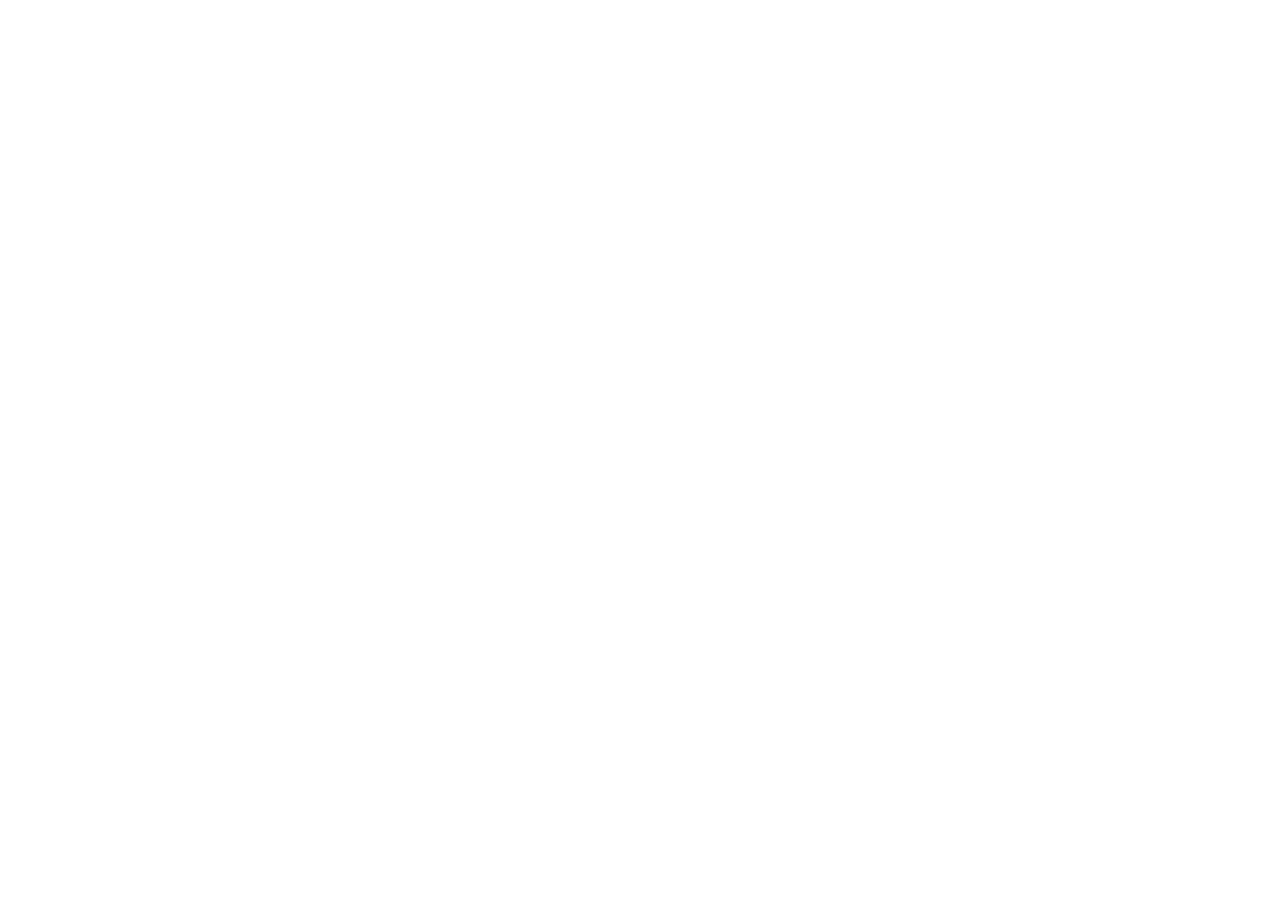
==== home/index.html @ 4fc05b0c "init project" ====
<!DOCTYPE html>
<html lang="en">

<head>
    <meta charset="UTF-8">
    <meta http-equiv="X-UA-Compatible" content="IE=edge">
    <meta name="viewport" content="width=device-width, initial-scale=1.0">
    <title>Document</title>
</head>

<body>

</body>

</html>
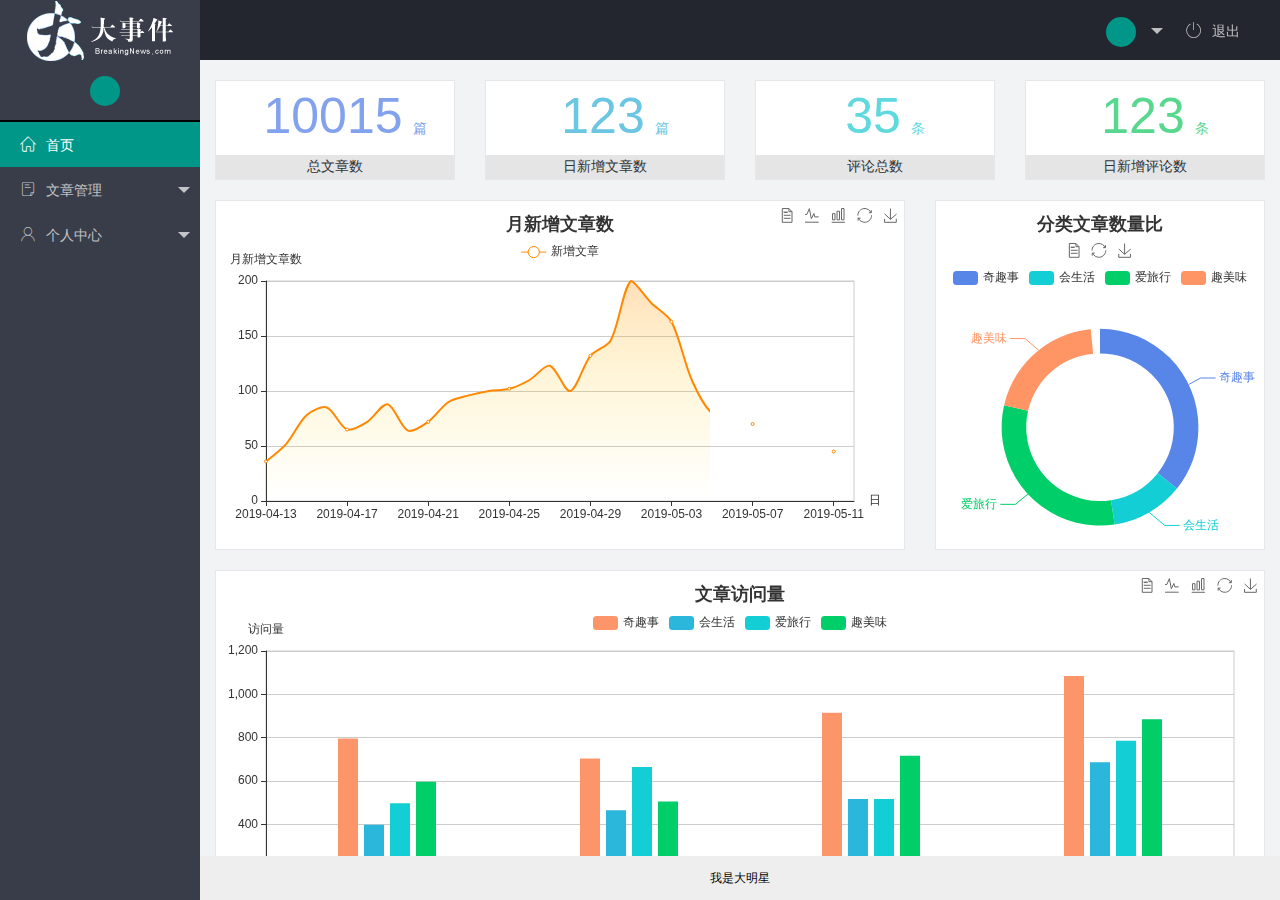
==== commit dbf2b762: "首页完成" ====
--- a/home/index.html
+++ b/home/index.html
@@ -1,15 +1,87 @@
 <!DOCTYPE html>
-<html lang="en">
+<html>
 
 <head>
-    <meta charset="UTF-8">
-    <meta http-equiv="X-UA-Compatible" content="IE=edge">
-    <meta name="viewport" content="width=device-width, initial-scale=1.0">
-    <title>Document</title>
+    <meta charset="utf-8">
+    <meta name="viewport" content="width=device-width, initial-scale=1, maximum-scale=1">
+    <title>layout 管理系统大布局 - Layui</title>
+    <link rel="stylesheet" href="../assets/lib/layui/css/layui.css">
+    <link rel="stylesheet" href="../assets/css/index.css">
+    <link rel="stylesheet" href="../assets/fonts/iconfont.css">
+    <script src="../assets/lib/jquery.js"></script>
+    <script src="../assets/js/login.js"></script>
+    <script src="../assets/js/index.js"></script>
 </head>
 
 <body>
+    <div class="layui-layout layui-layout-admin">
+        <div class="layui-header">
+            <div class="layui-logo layui-hide-xs layui-bg-black"><img class="logo" src="../assets/images/logo.png" alt=""></div>
+            <!-- 头部区域（可配合layui 已有的水平导航） -->
 
+            <ul class="layui-nav layui-layout-right">
+                <li class="layui-nav-item layui-hide layui-show-md-inline-block">
+                    <a href="javascript:;">
+                        <img src="" class="layui-nav-img avatar hide">
+                        <span class="textavatar hide"></span><span class="name hide">tester</span>
+
+                    </a>
+                    <dl class="layui-nav-child">
+                        <dd><a href="">Your Profile</a></dd>
+                        <dd><a href="">Settings</a></dd>
+                        <dd><a href="">Sign out</a></dd>
+                    </dl>
+                </li>
+                <li class="layui-nav-item" lay-header-event="menuRight" lay-unselect>
+                    <a href="javascript:;" id="quit">
+                        <span class="iconfont icon-tuichu"></span>退出
+                    </a>
+                </li>
+            </ul>
+        </div>
+
+        <div class="layui-side layui-bg-black">
+            <div class="layui-side-scroll">
+                <!-- 左侧导航区域（可配合layui已有的垂直导航） -->
+                <div class="user">
+                    <img src="" class="layui-nav-img avatar hide">
+                    <span class="textavatar hide"></span>
+                    <span id="welcome" class="hide">欢迎tester</span>
+                </div>
+                <ul class="layui-nav layui-nav-tree" lay-filter="test" lay-shrink="all">
+                    <li class="layui-nav-item layui-this"><a href="dashboard.html" target="shouye"><span class="iconfont icon-home"></span>首页</a></li>
+                    <li class="layui-nav-item">
+                        <a class="" href="javascript:;"><span class="iconfont icon-16"></span>文章管理</a>
+                        <dl class="layui-nav-child">
+                            <dd><a href="javascript:;"><i class="layui-icon layui-icon-app"></i>文章类别</a></dd>
+                            <dd><a href="javascript:;"><i class="layui-icon layui-icon-app"></i>文章列表</a></dd>
+                            <dd><a href="javascript:;"><i class="layui-icon layui-icon-app"></i>发布文章</a></dd>
+                        </dl>
+                    </li>
+                    <li class="layui-nav-item">
+                        <a href="javascript:;"><span class="iconfont icon-user"></span class="iconfont iconuser">个人中心</a>
+                        <dl class="layui-nav-child">
+                            <dd><a href="javascript:;"><i class="layui-icon layui-icon-app"></i>基本资料</a></dd>
+                            <dd><a href="javascript:;"><i class="layui-icon layui-icon-app"></i>更换头像</a></dd>
+                            <dd><a href="javascript:;"><i class="layui-icon layui-icon-app"></i>重置密码</a></dd>
+
+                        </dl>
+                    </li>
+                </ul>
+            </div>
+        </div>
+
+        <div class="layui-body">
+            <iframe name="shouye" src="dashboard.html" frameborder="0"></iframe>
+        </div>
+
+        <div class="layui-footer">
+            <!-- 底部固定区域 -->
+            我是大明星
+        </div>
+    </div>
+    <div class="mod"></div>
+    <script src="../assets/lib/layui/layui.all.js"></script>
 </body>
 
 </html>--- a/assets/lib/layui/css/layui.css
+++ b/assets/lib/layui/css/layui.css
@@ -0,0 +1,2 @@
+/** layui-v2.5.5 MIT License By https://www.layui.com */
+ .layui-inline,img{display:inline-block;vertical-align:middle}h1,h2,h3,h4,h5,h6{font-weight:400}.layui-edge,.layui-header,.layui-inline,.layui-main{position:relative}.layui-body,.layui-edge,.layui-elip{overflow:hidden}.layui-btn,.layui-edge,.layui-inline,img{vertical-align:middle}.layui-btn,.layui-disabled,.layui-icon,.layui-unselect{-moz-user-select:none;-webkit-user-select:none;-ms-user-select:none}.layui-elip,.layui-form-checkbox span,.layui-form-pane .layui-form-label{text-overflow:ellipsis;white-space:nowrap}.layui-breadcrumb,.layui-tree-btnGroup{visibility:hidden}blockquote,body,button,dd,div,dl,dt,form,h1,h2,h3,h4,h5,h6,input,li,ol,p,pre,td,textarea,th,ul{margin:0;padding:0;-webkit-tap-highlight-color:rgba(0,0,0,0)}a:active,a:hover{outline:0}img{border:none}li{list-style:none}table{border-collapse:collapse;border-spacing:0}h4,h5,h6{font-size:100%}button,input,optgroup,option,select,textarea{font-family:inherit;font-size:inherit;font-style:inherit;font-weight:inherit;outline:0}pre{white-space:pre-wrap;white-space:-moz-pre-wrap;white-space:-pre-wrap;white-space:-o-pre-wrap;word-wrap:break-word}body{line-height:24px;font:14px Helvetica Neue,Helvetica,PingFang SC,Tahoma,Arial,sans-serif}hr{height:1px;margin:10px 0;border:0;clear:both}a{color:#333;text-decoration:none}a:hover{color:#777}a cite{font-style:normal;*cursor:pointer}.layui-border-box,.layui-border-box *{box-sizing:border-box}.layui-box,.layui-box *{box-sizing:content-box}.layui-clear{clear:both;*zoom:1}.layui-clear:after{content:'\20';clear:both;*zoom:1;display:block;height:0}.layui-inline{*display:inline;*zoom:1}.layui-edge{display:inline-block;width:0;height:0;border-width:6px;border-style:dashed;border-color:transparent}.layui-edge-top{top:-4px;border-bottom-color:#999;border-bottom-style:solid}.layui-edge-right{border-left-color:#999;border-left-style:solid}.layui-edge-bottom{top:2px;border-top-color:#999;border-top-style:solid}.layui-edge-left{border-right-color:#999;border-right-style:solid}.layui-disabled,.layui-disabled:hover{color:#d2d2d2!important;cursor:not-allowed!important}.layui-circle{border-radius:100%}.layui-show{display:block!important}.layui-hide{display:none!important}@font-face{font-family:layui-icon;src:url(../font/iconfont.eot?v=250);src:url(../font/iconfont.eot?v=250#iefix) format('embedded-opentype'),url(../font/iconfont.woff2?v=250) format('woff2'),url(../font/iconfont.woff?v=250) format('woff'),url(../font/iconfont.ttf?v=250) format('truetype'),url(../font/iconfont.svg?v=250#layui-icon) format('svg')}.layui-icon{font-family:layui-icon!important;font-size:16px;font-style:normal;-webkit-font-smoothing:antialiased;-moz-osx-font-smoothing:grayscale}.layui-icon-reply-fill:before{content:"\e611"}.layui-icon-set-fill:before{content:"\e614"}.layui-icon-menu-fill:before{content:"\e60f"}.layui-icon-search:before{content:"\e615"}.layui-icon-share:before{content:"\e641"}.layui-icon-set-sm:before{content:"\e620"}.layui-icon-engine:before{content:"\e628"}.layui-icon-close:before{content:"\1006"}.layui-icon-close-fill:before{content:"\1007"}.layui-icon-chart-screen:before{content:"\e629"}.layui-icon-star:before{content:"\e600"}.layui-icon-circle-dot:before{content:"\e617"}.layui-icon-chat:before{content:"\e606"}.layui-icon-release:before{content:"\e609"}.layui-icon-list:before{content:"\e60a"}.layui-icon-chart:before{content:"\e62c"}.layui-icon-ok-circle:before{content:"\1005"}.layui-icon-layim-theme:before{content:"\e61b"}.layui-icon-table:before{content:"\e62d"}.layui-icon-right:before{content:"\e602"}.layui-icon-left:before{content:"\e603"}.layui-icon-cart-simple:before{content:"\e698"}.layui-icon-face-cry:before{content:"\e69c"}.layui-icon-face-smile:before{content:"\e6af"}.layui-icon-survey:before{content:"\e6b2"}.layui-icon-tree:before{content:"\e62e"}.layui-icon-upload-circle:before{content:"\e62f"}.layui-icon-add-circle:before{content:"\e61f"}.layui-icon-download-circle:before{content:"\e601"}.layui-icon-templeate-1:before{content:"\e630"}.layui-icon-util:before{content:"\e631"}.layui-icon-face-surprised:before{content:"\e664"}.layui-icon-edit:before{content:"\e642"}.layui-icon-speaker:before{content:"\e645"}.layui-icon-down:before{content:"\e61a"}.layui-icon-file:before{content:"\e621"}.layui-icon-layouts:before{content:"\e632"}.layui-icon-rate-half:before{content:"\e6c9"}.layui-icon-add-circle-fine:before{content:"\e608"}.layui-icon-prev-circle:before{content:"\e633"}.layui-icon-read:before{content:"\e705"}.layui-icon-404:before{content:"\e61c"}.layui-icon-carousel:before{content:"\e634"}.layui-icon-help:before{content:"\e607"}.layui-icon-code-circle:before{content:"\e635"}.layui-icon-water:before{content:"\e636"}.layui-icon-username:before{content:"\e66f"}.layui-icon-find-fill:before{content:"\e670"}.layui-icon-about:before{content:"\e60b"}.layui-icon-location:before{content:"\e715"}.layui-icon-up:before{content:"\e619"}.layui-icon-pause:before{content:"\e651"}.layui-icon-date:before{content:"\e637"}.layui-icon-layim-uploadfile:before{content:"\e61d"}.layui-icon-delete:before{content:"\e640"}.layui-icon-play:before{content:"\e652"}.layui-icon-top:before{content:"\e604"}.layui-icon-friends:before{content:"\e612"}.layui-icon-refresh-3:before{content:"\e9aa"}.layui-icon-ok:before{content:"\e605"}.layui-icon-layer:before{content:"\e638"}.layui-icon-face-smile-fine:before{content:"\e60c"}.layui-icon-dollar:before{content:"\e659"}.layui-icon-group:before{content:"\e613"}.layui-icon-layim-download:before{content:"\e61e"}.layui-icon-picture-fine:before{content:"\e60d"}.layui-icon-link:before{content:"\e64c"}.layui-icon-diamond:before{content:"\e735"}.layui-icon-log:before{content:"\e60e"}.layui-icon-rate-solid:before{content:"\e67a"}.layui-icon-fonts-del:before{content:"\e64f"}.layui-icon-unlink:before{content:"\e64d"}.layui-icon-fonts-clear:before{content:"\e639"}.layui-icon-triangle-r:before{content:"\e623"}.layui-icon-circle:before{content:"\e63f"}.layui-icon-radio:before{content:"\e643"}.layui-icon-align-center:before{content:"\e647"}.layui-icon-align-right:before{content:"\e648"}.layui-icon-align-left:before{content:"\e649"}.layui-icon-loading-1:before{content:"\e63e"}.layui-icon-return:before{content:"\e65c"}.layui-icon-fonts-strong:before{content:"\e62b"}.layui-icon-upload:before{content:"\e67c"}.layui-icon-dialogue:before{content:"\e63a"}.layui-icon-video:before{content:"\e6ed"}.layui-icon-headset:before{content:"\e6fc"}.layui-icon-cellphone-fine:before{content:"\e63b"}.layui-icon-add-1:before{content:"\e654"}.layui-icon-face-smile-b:before{content:"\e650"}.layui-icon-fonts-html:before{content:"\e64b"}.layui-icon-form:before{content:"\e63c"}.layui-icon-cart:before{content:"\e657"}.layui-icon-camera-fill:before{content:"\e65d"}.layui-icon-tabs:before{content:"\e62a"}.layui-icon-fonts-code:before{content:"\e64e"}.layui-icon-fire:before{content:"\e756"}.layui-icon-set:before{content:"\e716"}.layui-icon-fonts-u:before{content:"\e646"}.layui-icon-triangle-d:before{content:"\e625"}.layui-icon-tips:before{content:"\e702"}.layui-icon-picture:before{content:"\e64a"}.layui-icon-more-vertical:before{content:"\e671"}.layui-icon-flag:before{content:"\e66c"}.layui-icon-loading:before{content:"\e63d"}.layui-icon-fonts-i:before{content:"\e644"}.layui-icon-refresh-1:before{content:"\e666"}.layui-icon-rmb:before{content:"\e65e"}.layui-icon-home:before{content:"\e68e"}.layui-icon-user:before{content:"\e770"}.layui-icon-notice:before{content:"\e667"}.layui-icon-login-weibo:before{content:"\e675"}.layui-icon-voice:before{content:"\e688"}.layui-icon-upload-drag:before{content:"\e681"}.layui-icon-login-qq:before{content:"\e676"}.layui-icon-snowflake:before{content:"\e6b1"}.layui-icon-file-b:before{content:"\e655"}.layui-icon-template:before{content:"\e663"}.layui-icon-auz:before{content:"\e672"}.layui-icon-console:before{content:"\e665"}.layui-icon-app:before{content:"\e653"}.layui-icon-prev:before{content:"\e65a"}.layui-icon-website:before{content:"\e7ae"}.layui-icon-next:before{content:"\e65b"}.layui-icon-component:before{content:"\e857"}.layui-icon-more:before{content:"\e65f"}.layui-icon-login-wechat:before{content:"\e677"}.layui-icon-shrink-right:before{content:"\e668"}.layui-icon-spread-left:before{content:"\e66b"}.layui-icon-camera:before{content:"\e660"}.layui-icon-note:before{content:"\e66e"}.layui-icon-refresh:before{content:"\e669"}.layui-icon-female:before{content:"\e661"}.layui-icon-male:before{content:"\e662"}.layui-icon-password:before{content:"\e673"}.layui-icon-senior:before{content:"\e674"}.layui-icon-theme:before{content:"\e66a"}.layui-icon-tread:before{content:"\e6c5"}.layui-icon-praise:before{content:"\e6c6"}.layui-icon-star-fill:before{content:"\e658"}.layui-icon-rate:before{content:"\e67b"}.layui-icon-template-1:before{content:"\e656"}.layui-icon-vercode:before{content:"\e679"}.layui-icon-cellphone:before{content:"\e678"}.layui-icon-screen-full:before{content:"\e622"}.layui-icon-screen-restore:before{content:"\e758"}.layui-icon-cols:before{content:"\e610"}.layui-icon-export:before{content:"\e67d"}.layui-icon-print:before{content:"\e66d"}.layui-icon-slider:before{content:"\e714"}.layui-icon-addition:before{content:"\e624"}.layui-icon-subtraction:before{content:"\e67e"}.layui-icon-service:before{content:"\e626"}.layui-icon-transfer:before{content:"\e691"}.layui-main{width:1140px;margin:0 auto}.layui-header{z-index:1000;height:60px}.layui-header a:hover{transition:all .5s;-webkit-transition:all .5s}.layui-side{position:fixed;left:0;top:0;bottom:0;z-index:999;width:200px;overflow-x:hidden}.layui-side-scroll{position:relative;width:220px;height:100%;overflow-x:hidden}.layui-body{position:absolute;left:200px;right:0;top:0;bottom:0;z-index:998;width:auto;overflow-y:auto;box-sizing:border-box}.layui-layout-body{overflow:hidden}.layui-layout-admin .layui-header{background-color:#23262E}.layui-layout-admin .layui-side{top:60px;width:200px;overflow-x:hidden}.layui-layout-admin .layui-body{position:fixed;top:60px;bottom:44px}.layui-layout-admin .layui-main{width:auto;margin:0 15px}.layui-layout-admin .layui-footer{position:fixed;left:200px;right:0;bottom:0;height:44px;line-height:44px;padding:0 15px;background-color:#eee}.layui-layout-admin .layui-logo{position:absolute;left:0;top:0;width:200px;height:100%;line-height:60px;text-align:center;color:#009688;font-size:16px}.layui-layout-admin .layui-header .layui-nav{background:0 0}.layui-layout-left{position:absolute!important;left:200px;top:0}.layui-layout-right{position:absolute!important;right:0;top:0}.layui-container{position:relative;margin:0 auto;padding:0 15px;box-sizing:border-box}.layui-fluid{position:relative;margin:0 auto;padding:0 15px}.layui-row:after,.layui-row:before{content:'';display:block;clear:both}.layui-col-lg1,.layui-col-lg10,.layui-col-lg11,.layui-col-lg12,.layui-col-lg2,.layui-col-lg3,.layui-col-lg4,.layui-col-lg5,.layui-col-lg6,.layui-col-lg7,.layui-col-lg8,.layui-col-lg9,.layui-col-md1,.layui-col-md10,.layui-col-md11,.layui-col-md12,.layui-col-md2,.layui-col-md3,.layui-col-md4,.layui-col-md5,.layui-col-md6,.layui-col-md7,.layui-col-md8,.layui-col-md9,.layui-col-sm1,.layui-col-sm10,.layui-col-sm11,.layui-col-sm12,.layui-col-sm2,.layui-col-sm3,.layui-col-sm4,.layui-col-sm5,.layui-col-sm6,.layui-col-sm7,.layui-col-sm8,.layui-col-sm9,.layui-col-xs1,.layui-col-xs10,.layui-col-xs11,.layui-col-xs12,.layui-col-xs2,.layui-col-xs3,.layui-col-xs4,.layui-col-xs5,.layui-col-xs6,.layui-col-xs7,.layui-col-xs8,.layui-col-xs9{position:relative;display:block;box-sizing:border-box}.layui-col-xs1,.layui-col-xs10,.layui-col-xs11,.layui-col-xs12,.layui-col-xs2,.layui-col-xs3,.layui-col-xs4,.layui-col-xs5,.layui-col-xs6,.layui-col-xs7,.layui-col-xs8,.layui-col-xs9{float:left}.layui-col-xs1{width:8.33333333%}.layui-col-xs2{width:16.66666667%}.layui-col-xs3{width:25%}.layui-col-xs4{width:33.33333333%}.layui-col-xs5{width:41.66666667%}.layui-col-xs6{width:50%}.layui-col-xs7{width:58.33333333%}.layui-col-xs8{width:66.66666667%}.layui-col-xs9{width:75%}.layui-col-xs10{width:83.33333333%}.layui-col-xs11{width:91.66666667%}.layui-col-xs12{width:100%}.layui-col-xs-offset1{margin-left:8.33333333%}.layui-col-xs-offset2{margin-left:16.66666667%}.layui-col-xs-offset3{margin-left:25%}.layui-col-xs-offset4{margin-left:33.33333333%}.layui-col-xs-offset5{margin-left:41.66666667%}.layui-col-xs-offset6{margin-left:50%}.layui-col-xs-offset7{margin-left:58.33333333%}.layui-col-xs-offset8{margin-left:66.66666667%}.layui-col-xs-offset9{margin-left:75%}.layui-col-xs-offset10{margin-left:83.33333333%}.layui-col-xs-offset11{margin-left:91.66666667%}.layui-col-xs-offset12{margin-left:100%}@media screen and (max-width:768px){.layui-hide-xs{display:none!important}.layui-show-xs-block{display:block!important}.layui-show-xs-inline{display:inline!important}.layui-show-xs-inline-block{display:inline-block!important}}@media screen and (min-width:768px){.layui-container{width:750px}.layui-hide-sm{display:none!important}.layui-show-sm-block{display:block!important}.layui-show-sm-inline{display:inline!important}.layui-show-sm-inline-block{display:inline-block!important}.layui-col-sm1,.layui-col-sm10,.layui-col-sm11,.layui-col-sm12,.layui-col-sm2,.layui-col-sm3,.layui-col-sm4,.layui-col-sm5,.layui-col-sm6,.layui-col-sm7,.layui-col-sm8,.layui-col-sm9{float:left}.layui-col-sm1{width:8.33333333%}.layui-col-sm2{width:16.66666667%}.layui-col-sm3{width:25%}.layui-col-sm4{width:33.33333333%}.layui-col-sm5{width:41.66666667%}.layui-col-sm6{width:50%}.layui-col-sm7{width:58.33333333%}.layui-col-sm8{width:66.66666667%}.layui-col-sm9{width:75%}.layui-col-sm10{width:83.33333333%}.layui-col-sm11{width:91.66666667%}.layui-col-sm12{width:100%}.layui-col-sm-offset1{margin-left:8.33333333%}.layui-col-sm-offset2{margin-left:16.66666667%}.layui-col-sm-offset3{margin-left:25%}.layui-col-sm-offset4{margin-left:33.33333333%}.layui-col-sm-offset5{margin-left:41.66666667%}.layui-col-sm-offset6{margin-left:50%}.layui-col-sm-offset7{margin-left:58.33333333%}.layui-col-sm-offset8{margin-left:66.66666667%}.layui-col-sm-offset9{margin-left:75%}.layui-col-sm-offset10{margin-left:83.33333333%}.layui-col-sm-offset11{margin-left:91.66666667%}.layui-col-sm-offset12{margin-left:100%}}@media screen and (min-width:992px){.layui-container{width:970px}.layui-hide-md{display:none!important}.layui-show-md-block{display:block!important}.layui-show-md-inline{display:inline!important}.layui-show-md-inline-block{display:inline-block!important}.layui-col-md1,.layui-col-md10,.layui-col-md11,.layui-col-md12,.layui-col-md2,.layui-col-md3,.layui-col-md4,.layui-col-md5,.layui-col-md6,.layui-col-md7,.layui-col-md8,.layui-col-md9{float:left}.layui-col-md1{width:8.33333333%}.layui-col-md2{width:16.66666667%}.layui-col-md3{width:25%}.layui-col-md4{width:33.33333333%}.layui-col-md5{width:41.66666667%}.layui-col-md6{width:50%}.layui-col-md7{width:58.33333333%}.layui-col-md8{width:66.66666667%}.layui-col-md9{width:75%}.layui-col-md10{width:83.33333333%}.layui-col-md11{width:91.66666667%}.layui-col-md12{width:100%}.layui-col-md-offset1{margin-left:8.33333333%}.layui-col-md-offset2{margin-left:16.66666667%}.layui-col-md-offset3{margin-left:25%}.layui-col-md-offset4{margin-left:33.33333333%}.layui-col-md-offset5{margin-left:41.66666667%}.layui-col-md-offset6{margin-left:50%}.layui-col-md-offset7{margin-left:58.33333333%}.layui-col-md-offset8{margin-left:66.66666667%}.layui-col-md-offset9{margin-left:75%}.layui-col-md-offset10{margin-left:83.33333333%}.layui-col-md-offset11{margin-left:91.66666667%}.layui-col-md-offset12{margin-left:100%}}@media screen and (min-width:1200px){.layui-container{width:1170px}.layui-hide-lg{display:none!important}.layui-show-lg-block{display:block!important}.layui-show-lg-inline{display:inline!important}.layui-show-lg-inline-block{display:inline-block!important}.layui-col-lg1,.layui-col-lg10,.layui-col-lg11,.layui-col-lg12,.layui-col-lg2,.layui-col-lg3,.layui-col-lg4,.layui-col-lg5,.layui-col-lg6,.layui-col-lg7,.layui-col-lg8,.layui-col-lg9{float:left}.layui-col-lg1{width:8.33333333%}.layui-col-lg2{width:16.66666667%}.layui-col-lg3{width:25%}.layui-col-lg4{width:33.33333333%}.layui-col-lg5{width:41.66666667%}.layui-col-lg6{width:50%}.layui-col-lg7{width:58.33333333%}.layui-col-lg8{width:66.66666667%}.layui-col-lg9{width:75%}.layui-col-lg10{width:83.33333333%}.layui-col-lg11{width:91.66666667%}.layui-col-lg12{width:100%}.layui-col-lg-offset1{margin-left:8.33333333%}.layui-col-lg-offset2{margin-left:16.66666667%}.layui-col-lg-offset3{margin-left:25%}.layui-col-lg-offset4{margin-left:33.33333333%}.layui-col-lg-offset5{margin-left:41.66666667%}.layui-col-lg-offset6{margin-left:50%}.layui-col-lg-offset7{margin-left:58.33333333%}.layui-col-lg-offset8{margin-left:66.66666667%}.layui-col-lg-offset9{margin-left:75%}.layui-col-lg-offset10{margin-left:83.33333333%}.layui-col-lg-offset11{margin-left:91.66666667%}.layui-col-lg-offset12{margin-left:100%}}.layui-col-space1{margin:-.5px}.layui-col-space1>*{padding:.5px}.layui-col-space3{margin:-1.5px}.layui-col-space3>*{padding:1.5px}.layui-col-space5{margin:-2.5px}.layui-col-space5>*{padding:2.5px}.layui-col-space8{margin:-3.5px}.layui-col-space8>*{padding:3.5px}.layui-col-space10{margin:-5px}.layui-col-space10>*{padding:5px}.layui-col-space12{margin:-6px}.layui-col-space12>*{padding:6px}.layui-col-space15{margin:-7.5px}.layui-col-space15>*{padding:7.5px}.layui-col-space18{margin:-9px}.layui-col-space18>*{padding:9px}.layui-col-space20{margin:-10px}.layui-col-space20>*{padding:10px}.layui-col-space22{margin:-11px}.layui-col-space22>*{padding:11px}.layui-col-space25{margin:-12.5px}.layui-col-space25>*{padding:12.5px}.layui-col-space30{margin:-15px}.layui-col-space30>*{padding:15px}.layui-btn,.layui-input,.layui-select,.layui-textarea,.layui-upload-button{outline:0;-webkit-appearance:none;transition:all .3s;-webkit-transition:all .3s;box-sizing:border-box}.layui-elem-quote{margin-bottom:10px;padding:15px;line-height:22px;border-left:5px solid #009688;border-radius:0 2px 2px 0;background-color:#f2f2f2}.layui-quote-nm{border-style:solid;border-width:1px 1px 1px 5px;background:0 0}.layui-elem-field{margin-bottom:10px;padding:0;border-width:1px;border-style:solid}.layui-elem-field legend{margin-left:20px;padding:0 10px;font-size:20px;font-weight:300}.layui-field-title{margin:10px 0 20px;border-width:1px 0 0}.layui-field-box{padding:10px 15px}.layui-field-title .layui-field-box{padding:10px 0}.layui-progress{position:relative;height:6px;border-radius:20px;background-color:#e2e2e2}.layui-progress-bar{position:absolute;left:0;top:0;width:0;max-width:100%;height:6px;border-radius:20px;text-align:right;background-color:#5FB878;transition:all .3s;-webkit-transition:all .3s}.layui-progress-big,.layui-progress-big .layui-progress-bar{height:18px;line-height:18px}.layui-progress-text{position:relative;top:-20px;line-height:18px;font-size:12px;color:#666}.layui-progress-big .layui-progress-text{position:static;padding:0 10px;color:#fff}.layui-collapse{border-width:1px;border-style:solid;border-radius:2px}.layui-colla-content,.layui-colla-item{border-top-width:1px;border-top-style:solid}.layui-colla-item:first-child{border-top:none}.layui-colla-title{position:relative;height:42px;line-height:42px;padding:0 15px 0 35px;color:#333;background-color:#f2f2f2;cursor:pointer;font-size:14px;overflow:hidden}.layui-colla-content{display:none;padding:10px 15px;line-height:22px;color:#666}.layui-colla-icon{position:absolute;left:15px;top:0;font-size:14px}.layui-card{margin-bottom:15px;border-radius:2px;background-color:#fff;box-shadow:0 1px 2px 0 rgba(0,0,0,.05)}.layui-card:last-child{margin-bottom:0}.layui-card-header{position:relative;height:42px;line-height:42px;padding:0 15px;border-bottom:1px solid #f6f6f6;color:#333;border-radius:2px 2px 0 0;font-size:14px}.layui-bg-black,.layui-bg-blue,.layui-bg-cyan,.layui-bg-green,.layui-bg-orange,.layui-bg-red{color:#fff!important}.layui-card-body{position:relative;padding:10px 15px;line-height:24px}.layui-card-body[pad15]{padding:15px}.layui-card-body[pad20]{padding:20px}.layui-card-body .layui-table{margin:5px 0}.layui-card .layui-tab{margin:0}.layui-panel-window{position:relative;padding:15px;border-radius:0;border-top:5px solid #E6E6E6;background-color:#fff}.layui-auxiliar-moving{position:fixed;left:0;right:0;top:0;bottom:0;width:100%;height:100%;background:0 0;z-index:9999999999}.layui-form-label,.layui-form-mid,.layui-form-select,.layui-input-block,.layui-input-inline,.layui-textarea{position:relative}.layui-bg-red{background-color:#FF5722!important}.layui-bg-orange{background-color:#FFB800!important}.layui-bg-green{background-color:#009688!important}.layui-bg-cyan{background-color:#2F4056!important}.layui-bg-blue{background-color:#1E9FFF!important}.layui-bg-black{background-color:#393D49!important}.layui-bg-gray{background-color:#eee!important;color:#666!important}.layui-badge-rim,.layui-colla-content,.layui-colla-item,.layui-collapse,.layui-elem-field,.layui-form-pane .layui-form-item[pane],.layui-form-pane .layui-form-label,.layui-input,.layui-layedit,.layui-layedit-tool,.layui-quote-nm,.layui-select,.layui-tab-bar,.layui-tab-card,.layui-tab-title,.layui-tab-title .layui-this:after,.layui-textarea{border-color:#e6e6e6}.layui-timeline-item:before,hr{background-color:#e6e6e6}.layui-text{line-height:22px;font-size:14px;color:#666}.layui-text h1,.layui-text h2,.layui-text h3{font-weight:500;color:#333}.layui-text h1{font-size:30px}.layui-text h2{font-size:24px}.layui-text h3{font-size:18px}.layui-text a:not(.layui-btn){color:#01AAED}.layui-text a:not(.layui-btn):hover{text-decoration:underline}.layui-text ul{padding:5px 0 5px 15px}.layui-text ul li{margin-top:5px;list-style-type:disc}.layui-text em,.layui-word-aux{color:#999!important;padding:0 5px!important}.layui-btn{display:inline-block;height:38px;line-height:38px;padding:0 18px;background-color:#009688;color:#fff;white-space:nowrap;text-align:center;font-size:14px;border:none;border-radius:2px;cursor:pointer}.layui-btn:hover{opacity:.8;filter:alpha(opacity=80);color:#fff}.layui-btn:active{opacity:1;filter:alpha(opacity=100)}.layui-btn+.layui-btn{margin-left:10px}.layui-btn-container{font-size:0}.layui-btn-container .layui-btn{margin-right:10px;margin-bottom:10px}.layui-btn-container .layui-btn+.layui-btn{margin-left:0}.layui-table .layui-btn-container .layui-btn{margin-bottom:9px}.layui-btn-radius{border-radius:100px}.layui-btn .layui-icon{margin-right:3px;font-size:18px;vertical-align:bottom;vertical-align:middle\9}.layui-btn-primary{border:1px solid #C9C9C9;background-color:#fff;color:#555}.layui-btn-primary:hover{border-color:#009688;color:#333}.layui-btn-normal{background-color:#1E9FFF}.layui-btn-warm{background-color:#FFB800}.layui-btn-danger{background-color:#FF5722}.layui-btn-checked{background-color:#5FB878}.layui-btn-disabled,.layui-btn-disabled:active,.layui-btn-disabled:hover{border:1px solid #e6e6e6;background-color:#FBFBFB;color:#C9C9C9;cursor:not-allowed;opacity:1}.layui-btn-lg{height:44px;line-height:44px;padding:0 25px;font-size:16px}.layui-btn-sm{height:30px;line-height:30px;padding:0 10px;font-size:12px}.layui-btn-sm i{font-size:16px!important}.layui-btn-xs{height:22px;line-height:22px;padding:0 5px;font-size:12px}.layui-btn-xs i{font-size:14px!important}.layui-btn-group{display:inline-block;vertical-align:middle;font-size:0}.layui-btn-group .layui-btn{margin-left:0!important;margin-right:0!important;border-left:1px solid rgba(255,255,255,.5);border-radius:0}.layui-btn-group .layui-btn-primary{border-left:none}.layui-btn-group .layui-btn-primary:hover{border-color:#C9C9C9;color:#009688}.layui-btn-group .layui-btn:first-child{border-left:none;border-radius:2px 0 0 2px}.layui-btn-group .layui-btn-primary:first-child{border-left:1px solid #c9c9c9}.layui-btn-group .layui-btn:last-child{border-radius:0 2px 2px 0}.layui-btn-group .layui-btn+.layui-btn{margin-left:0}.layui-btn-group+.layui-btn-group{margin-left:10px}.layui-btn-fluid{width:100%}.layui-input,.layui-select,.layui-textarea{height:38px;line-height:1.3;line-height:38px\9;border-width:1px;border-style:solid;background-color:#fff;border-radius:2px}.layui-input::-webkit-input-placeholder,.layui-select::-webkit-input-placeholder,.layui-textarea::-webkit-input-placeholder{line-height:1.3}.layui-input,.layui-textarea{display:block;width:100%;padding-left:10px}.layui-input:hover,.layui-textarea:hover{border-color:#D2D2D2!important}.layui-input:focus,.layui-textarea:focus{border-color:#C9C9C9!important}.layui-textarea{min-height:100px;height:auto;line-height:20px;padding:6px 10px;resize:vertical}.layui-select{padding:0 10px}.layui-form input[type=checkbox],.layui-form input[type=radio],.layui-form select{display:none}.layui-form [lay-ignore]{display:initial}.layui-form-item{margin-bottom:15px;clear:both;*zoom:1}.layui-form-item:after{content:'\20';clear:both;*zoom:1;display:block;height:0}.layui-form-label{float:left;display:block;padding:9px 15px;width:80px;font-weight:400;line-height:20px;text-align:right}.layui-form-label-col{display:block;float:none;padding:9px 0;line-height:20px;text-align:left}.layui-form-item .layui-inline{margin-bottom:5px;margin-right:10px}.layui-input-block{margin-left:110px;min-height:36px}.layui-input-inline{display:inline-block;vertical-align:middle}.layui-form-item .layui-input-inline{float:left;width:190px;margin-right:10px}.layui-form-text .layui-input-inline{width:auto}.layui-form-mid{float:left;display:block;padding:9px 0!important;line-height:20px;margin-right:10px}.layui-form-danger+.layui-form-select .layui-input,.layui-form-danger:focus{border-color:#FF5722!important}.layui-form-select .layui-input{padding-right:30px;cursor:pointer}.layui-form-select .layui-edge{position:absolute;right:10px;top:50%;margin-top:-3px;cursor:pointer;border-width:6px;border-top-color:#c2c2c2;border-top-style:solid;transition:all .3s;-webkit-transition:all .3s}.layui-form-select dl{display:none;position:absolute;left:0;top:42px;padding:5px 0;z-index:899;min-width:100%;border:1px solid #d2d2d2;max-height:300px;overflow-y:auto;background-color:#fff;border-radius:2px;box-shadow:0 2px 4px rgba(0,0,0,.12);box-sizing:border-box}.layui-form-select dl dd,.layui-form-select dl dt{padding:0 10px;line-height:36px;white-space:nowrap;overflow:hidden;text-overflow:ellipsis}.layui-form-select dl dt{font-size:12px;color:#999}.layui-form-select dl dd{cursor:pointer}.layui-form-select dl dd:hover{background-color:#f2f2f2;-webkit-transition:.5s all;transition:.5s all}.layui-form-select .layui-select-group dd{padding-left:20px}.layui-form-select dl dd.layui-select-tips{padding-left:10px!important;color:#999}.layui-form-select dl dd.layui-this{background-color:#5FB878;color:#fff}.layui-form-checkbox,.layui-form-select dl dd.layui-disabled{background-color:#fff}.layui-form-selected dl{display:block}.layui-form-checkbox,.layui-form-checkbox *,.layui-form-switch{display:inline-block;vertical-align:middle}.layui-form-selected .layui-edge{margin-top:-9px;-webkit-transform:rotate(180deg);transform:rotate(180deg);margin-top:-3px\9}:root .layui-form-selected .layui-edge{margin-top:-9px\0/IE9}.layui-form-selectup dl{top:auto;bottom:42px}.layui-select-none{margin:5px 0;text-align:center;color:#999}.layui-select-disabled .layui-disabled{border-color:#eee!important}.layui-select-disabled .layui-edge{border-top-color:#d2d2d2}.layui-form-checkbox{position:relative;height:30px;line-height:30px;margin-right:10px;padding-right:30px;cursor:pointer;font-size:0;-webkit-transition:.1s linear;transition:.1s linear;box-sizing:border-box}.layui-form-checkbox span{padding:0 10px;height:100%;font-size:14px;border-radius:2px 0 0 2px;background-color:#d2d2d2;color:#fff;overflow:hidden}.layui-form-checkbox:hover span{background-color:#c2c2c2}.layui-form-checkbox i{position:absolute;right:0;top:0;width:30px;height:28px;border:1px solid #d2d2d2;border-left:none;border-radius:0 2px 2px 0;color:#fff;font-size:20px;text-align:center}.layui-form-checkbox:hover i{border-color:#c2c2c2;color:#c2c2c2}.layui-form-checked,.layui-form-checked:hover{border-color:#5FB878}.layui-form-checked span,.layui-form-checked:hover span{background-color:#5FB878}.layui-form-checked i,.layui-form-checked:hover i{color:#5FB878}.layui-form-item .layui-form-checkbox{margin-top:4px}.layui-form-checkbox[lay-skin=primary]{height:auto!important;line-height:normal!important;min-width:18px;min-height:18px;border:none!important;margin-right:0;padding-left:28px;padding-right:0;background:0 0}.layui-form-checkbox[lay-skin=primary] span{padding-left:0;padding-right:15px;line-height:18px;background:0 0;color:#666}.layui-form-checkbox[lay-skin=primary] i{right:auto;left:0;width:16px;height:16px;line-height:16px;border:1px solid #d2d2d2;font-size:12px;border-radius:2px;background-color:#fff;-webkit-transition:.1s linear;transition:.1s linear}.layui-form-checkbox[lay-skin=primary]:hover i{border-color:#5FB878;color:#fff}.layui-form-checked[lay-skin=primary] i{border-color:#5FB878!important;background-color:#5FB878;color:#fff}.layui-checkbox-disbaled[lay-skin=primary] span{background:0 0!important;color:#c2c2c2}.layui-checkbox-disbaled[lay-skin=primary]:hover i{border-color:#d2d2d2}.layui-form-item .layui-form-checkbox[lay-skin=primary]{margin-top:10px}.layui-form-switch{position:relative;height:22px;line-height:22px;min-width:35px;padding:0 5px;margin-top:8px;border:1px solid #d2d2d2;border-radius:20px;cursor:pointer;background-color:#fff;-webkit-transition:.1s linear;transition:.1s linear}.layui-form-switch i{position:absolute;left:5px;top:3px;width:16px;height:16px;border-radius:20px;background-color:#d2d2d2;-webkit-transition:.1s linear;transition:.1s linear}.layui-form-switch em{position:relative;top:0;width:25px;margin-left:21px;padding:0!important;text-align:center!important;color:#999!important;font-style:normal!important;font-size:12px}.layui-form-onswitch{border-color:#5FB878;background-color:#5FB878}.layui-checkbox-disbaled,.layui-checkbox-disbaled i{border-color:#e2e2e2!important}.layui-form-onswitch i{left:100%;margin-left:-21px;background-color:#fff}.layui-form-onswitch em{margin-left:5px;margin-right:21px;color:#fff!important}.layui-checkbox-disbaled span{background-color:#e2e2e2!important}.layui-checkbox-disbaled:hover i{color:#fff!important}[lay-radio]{display:none}.layui-form-radio,.layui-form-radio *{display:inline-block;vertical-align:middle}.layui-form-radio{line-height:28px;margin:6px 10px 0 0;padding-right:10px;cursor:pointer;font-size:0}.layui-form-radio *{font-size:14px}.layui-form-radio>i{margin-right:8px;font-size:22px;color:#c2c2c2}.layui-form-radio>i:hover,.layui-form-radioed>i{color:#5FB878}.layui-radio-disbaled>i{color:#e2e2e2!important}.layui-form-pane .layui-form-label{width:110px;padding:8px 15px;height:38px;line-height:20px;border-width:1px;border-style:solid;border-radius:2px 0 0 2px;text-align:center;background-color:#FBFBFB;overflow:hidden;box-sizing:border-box}.layui-form-pane .layui-input-inline{margin-left:-1px}.layui-form-pane .layui-input-block{margin-left:110px;left:-1px}.layui-form-pane .layui-input{border-radius:0 2px 2px 0}.layui-form-pane .layui-form-text .layui-form-label{float:none;width:100%;border-radius:2px;box-sizing:border-box;text-align:left}.layui-form-pane .layui-form-text .layui-input-inline{display:block;margin:0;top:-1px;clear:both}.layui-form-pane .layui-form-text .layui-input-block{margin:0;left:0;top:-1px}.layui-form-pane .layui-form-text .layui-textarea{min-height:100px;border-radius:0 0 2px 2px}.layui-form-pane .layui-form-checkbox{margin:4px 0 4px 10px}.layui-form-pane .layui-form-radio,.layui-form-pane .layui-form-switch{margin-top:6px;margin-left:10px}.layui-form-pane .layui-form-item[pane]{position:relative;border-width:1px;border-style:solid}.layui-form-pane .layui-form-item[pane] .layui-form-label{position:absolute;left:0;top:0;height:100%;border-width:0 1px 0 0}.layui-form-pane .layui-form-item[pane] .layui-input-inline{margin-left:110px}@media screen and (max-width:450px){.layui-form-item .layui-form-label{text-overflow:ellipsis;overflow:hidden;white-space:nowrap}.layui-form-item .layui-inline{display:block;margin-right:0;margin-bottom:20px;clear:both}.layui-form-item .layui-inline:after{content:'\20';clear:both;display:block;height:0}.layui-form-item .layui-input-inline{display:block;float:none;left:-3px;width:auto;margin:0 0 10px 112px}.layui-form-item .layui-input-inline+.layui-form-mid{margin-left:110px;top:-5px;padding:0}.layui-form-item .layui-form-checkbox{margin-right:5px;margin-bottom:5px}}.layui-layedit{border-width:1px;border-style:solid;border-radius:2px}.layui-layedit-tool{padding:3px 5px;border-bottom-width:1px;border-bottom-style:solid;font-size:0}.layedit-tool-fixed{position:fixed;top:0;border-top:1px solid #e2e2e2}.layui-layedit-tool .layedit-tool-mid,.layui-layedit-tool .layui-icon{display:inline-block;vertical-align:middle;text-align:center;font-size:14px}.layui-layedit-tool .layui-icon{position:relative;width:32px;height:30px;line-height:30px;margin:3px 5px;color:#777;cursor:pointer;border-radius:2px}.layui-layedit-tool .layui-icon:hover{color:#393D49}.layui-layedit-tool .layui-icon:active{color:#000}.layui-layedit-tool .layedit-tool-active{background-color:#e2e2e2;color:#000}.layui-layedit-tool .layui-disabled,.layui-layedit-tool .layui-disabled:hover{color:#d2d2d2;cursor:not-allowed}.layui-layedit-tool .layedit-tool-mid{width:1px;height:18px;margin:0 10px;background-color:#d2d2d2}.layedit-tool-html{width:50px!important;font-size:30px!important}.layedit-tool-b,.layedit-tool-code,.layedit-tool-help{font-size:16px!important}.layedit-tool-d,.layedit-tool-face,.layedit-tool-image,.layedit-tool-unlink{font-size:18px!important}.layedit-tool-image input{position:absolute;font-size:0;left:0;top:0;width:100%;height:100%;opacity:.01;filter:Alpha(opacity=1);cursor:pointer}.layui-layedit-iframe iframe{display:block;width:100%}#LAY_layedit_code{overflow:hidden}.layui-laypage{display:inline-block;*display:inline;*zoom:1;vertical-align:middle;margin:10px 0;font-size:0}.layui-laypage>a:first-child,.layui-laypage>a:first-child em{border-radius:2px 0 0 2px}.layui-laypage>a:last-child,.layui-laypage>a:last-child em{border-radius:0 2px 2px 0}.layui-laypage>:first-child{margin-left:0!important}.layui-laypage>:last-child{margin-right:0!important}.layui-laypage a,.layui-laypage button,.layui-laypage input,.layui-laypage select,.layui-laypage span{border:1px solid #e2e2e2}.layui-laypage a,.layui-laypage span{display:inline-block;*display:inline;*zoom:1;vertical-align:middle;padding:0 15px;height:28px;line-height:28px;margin:0 -1px 5px 0;background-color:#fff;color:#333;font-size:12px}.layui-flow-more a *,.layui-laypage input,.layui-table-view select[lay-ignore]{display:inline-block}.layui-laypage a:hover{color:#009688}.layui-laypage em{font-style:normal}.layui-laypage .layui-laypage-spr{color:#999;font-weight:700}.layui-laypage a{text-decoration:none}.layui-laypage .layui-laypage-curr{position:relative}.layui-laypage .layui-laypage-curr em{position:relative;color:#fff}.layui-laypage .layui-laypage-curr .layui-laypage-em{position:absolute;left:-1px;top:-1px;padding:1px;width:100%;height:100%;background-color:#009688}.layui-laypage-em{border-radius:2px}.layui-laypage-next em,.layui-laypage-prev em{font-family:Sim sun;font-size:16px}.layui-laypage .layui-laypage-count,.layui-laypage .layui-laypage-limits,.layui-laypage .layui-laypage-refresh,.layui-laypage .layui-laypage-skip{margin-left:10px;margin-right:10px;padding:0;border:none}.layui-laypage .layui-laypage-limits,.layui-laypage .layui-laypage-refresh{vertical-align:top}.layui-laypage .layui-laypage-refresh i{font-size:18px;cursor:pointer}.layui-laypage select{height:22px;padding:3px;border-radius:2px;cursor:pointer}.layui-laypage .layui-laypage-skip{height:30px;line-height:30px;color:#999}.layui-laypage button,.layui-laypage input{height:30px;line-height:30px;border-radius:2px;vertical-align:top;background-color:#fff;box-sizing:border-box}.layui-laypage input{width:40px;margin:0 10px;padding:0 3px;text-align:center}.layui-laypage input:focus,.layui-laypage select:focus{border-color:#009688!important}.layui-laypage button{margin-left:10px;padding:0 10px;cursor:pointer}.layui-table,.layui-table-view{margin:10px 0}.layui-flow-more{margin:10px 0;text-align:center;color:#999;font-size:14px}.layui-flow-more a{height:32px;line-height:32px}.layui-flow-more a *{vertical-align:top}.layui-flow-more a cite{padding:0 20px;border-radius:3px;background-color:#eee;color:#333;font-style:normal}.layui-flow-more a cite:hover{opacity:.8}.layui-flow-more a i{font-size:30px;color:#737383}.layui-table{width:100%;background-color:#fff;color:#666}.layui-table tr{transition:all .3s;-webkit-transition:all .3s}.layui-table th{text-align:left;font-weight:400}.layui-table tbody tr:hover,.layui-table thead tr,.layui-table-click,.layui-table-header,.layui-table-hover,.layui-table-mend,.layui-table-patch,.layui-table-tool,.layui-table-total,.layui-table-total tr,.layui-table[lay-even] tr:nth-child(even){background-color:#f2f2f2}.layui-table td,.layui-table th,.layui-table-col-set,.layui-table-fixed-r,.layui-table-grid-down,.layui-table-header,.layui-table-page,.layui-table-tips-main,.layui-table-tool,.layui-table-total,.layui-table-view,.layui-table[lay-skin=line],.layui-table[lay-skin=row]{border-width:1px;border-style:solid;border-color:#e6e6e6}.layui-table td,.layui-table th{position:relative;padding:9px 15px;min-height:20px;line-height:20px;font-size:14px}.layui-table[lay-skin=line] td,.layui-table[lay-skin=line] th{border-width:0 0 1px}.layui-table[lay-skin=row] td,.layui-table[lay-skin=row] th{border-width:0 1px 0 0}.layui-table[lay-skin=nob] td,.layui-table[lay-skin=nob] th{border:none}.layui-table img{max-width:100px}.layui-table[lay-size=lg] td,.layui-table[lay-size=lg] th{padding:15px 30px}.layui-table-view .layui-table[lay-size=lg] .layui-table-cell{height:40px;line-height:40px}.layui-table[lay-size=sm] td,.layui-table[lay-size=sm] th{font-size:12px;padding:5px 10px}.layui-table-view .layui-table[lay-size=sm] .layui-table-cell{height:20px;line-height:20px}.layui-table[lay-data]{display:none}.layui-table-box{position:relative;overflow:hidden}.layui-table-view .layui-table{position:relative;width:auto;margin:0}.layui-table-view .layui-table[lay-skin=line]{border-width:0 1px 0 0}.layui-table-view .layui-table[lay-skin=row]{border-width:0 0 1px}.layui-table-view .layui-table td,.layui-table-view .layui-table th{padding:5px 0;border-top:none;border-left:none}.layui-table-view .layui-table th.layui-unselect .layui-table-cell span{cursor:pointer}.layui-table-view .layui-table td{cursor:default}.layui-table-view .layui-table td[data-edit=text]{cursor:text}.layui-table-view .layui-form-checkbox[lay-skin=primary] i{width:18px;height:18px}.layui-table-view .layui-form-radio{line-height:0;padding:0}.layui-table-view .layui-form-radio>i{margin:0;font-size:20px}.layui-table-init{position:absolute;left:0;top:0;width:100%;height:100%;text-align:center;z-index:110}.layui-table-init .layui-icon{position:absolute;left:50%;top:50%;margin:-15px 0 0 -15px;font-size:30px;color:#c2c2c2}.layui-table-header{border-width:0 0 1px;overflow:hidden}.layui-table-header .layui-table{margin-bottom:-1px}.layui-table-tool .layui-inline[lay-event]{position:relative;width:26px;height:26px;padding:5px;line-height:16px;margin-right:10px;text-align:center;color:#333;border:1px solid #ccc;cursor:pointer;-webkit-transition:.5s all;transition:.5s all}.layui-table-tool .layui-inline[lay-event]:hover{border:1px solid #999}.layui-table-tool-temp{padding-right:120px}.layui-table-tool-self{position:absolute;right:17px;top:10px}.layui-table-tool .layui-table-tool-self .layui-inline[lay-event]{margin:0 0 0 10px}.layui-table-tool-panel{position:absolute;top:29px;left:-1px;padding:5px 0;min-width:150px;min-height:40px;border:1px solid #d2d2d2;text-align:left;overflow-y:auto;background-color:#fff;box-shadow:0 2px 4px rgba(0,0,0,.12)}.layui-table-cell,.layui-table-tool-panel li{overflow:hidden;text-overflow:ellipsis;white-space:nowrap}.layui-table-tool-panel li{padding:0 10px;line-height:30px;-webkit-transition:.5s all;transition:.5s all}.layui-table-tool-panel li .layui-form-checkbox[lay-skin=primary]{width:100%;padding-left:28px}.layui-table-tool-panel li:hover{background-color:#f2f2f2}.layui-table-tool-panel li .layui-form-checkbox[lay-skin=primary] i{position:absolute;left:0;top:0}.layui-table-tool-panel li .layui-form-checkbox[lay-skin=primary] span{padding:0}.layui-table-tool .layui-table-tool-self .layui-table-tool-panel{left:auto;right:-1px}.layui-table-col-set{position:absolute;right:0;top:0;width:20px;height:100%;border-width:0 0 0 1px;background-color:#fff}.layui-table-sort{width:10px;height:20px;margin-left:5px;cursor:pointer!important}.layui-table-sort .layui-edge{position:absolute;left:5px;border-width:5px}.layui-table-sort .layui-table-sort-asc{top:3px;border-top:none;border-bottom-style:solid;border-bottom-color:#b2b2b2}.layui-table-sort .layui-table-sort-asc:hover{border-bottom-color:#666}.layui-table-sort .layui-table-sort-desc{bottom:5px;border-bottom:none;border-top-style:solid;border-top-color:#b2b2b2}.layui-table-sort .layui-table-sort-desc:hover{border-top-color:#666}.layui-table-sort[lay-sort=asc] .layui-table-sort-asc{border-bottom-color:#000}.layui-table-sort[lay-sort=desc] .layui-table-sort-desc{border-top-color:#000}.layui-table-cell{height:28px;line-height:28px;padding:0 15px;position:relative;box-sizing:border-box}.layui-table-cell .layui-form-checkbox[lay-skin=primary]{top:-1px;padding:0}.layui-table-cell .layui-table-link{color:#01AAED}.laytable-cell-checkbox,.laytable-cell-numbers,.laytable-cell-radio,.laytable-cell-space{padding:0;text-align:center}.layui-table-body{position:relative;overflow:auto;margin-right:-1px;margin-bottom:-1px}.layui-table-body .layui-none{line-height:26px;padding:15px;text-align:center;color:#999}.layui-table-fixed{position:absolute;left:0;top:0;z-index:101}.layui-table-fixed .layui-table-body{overflow:hidden}.layui-table-fixed-l{box-shadow:0 -1px 8px rgba(0,0,0,.08)}.layui-table-fixed-r{left:auto;right:-1px;border-width:0 0 0 1px;box-shadow:-1px 0 8px rgba(0,0,0,.08)}.layui-table-fixed-r .layui-table-header{position:relative;overflow:visible}.layui-table-mend{position:absolute;right:-49px;top:0;height:100%;width:50px}.layui-table-tool{position:relative;z-index:890;width:100%;min-height:50px;line-height:30px;padding:10px 15px;border-width:0 0 1px}.layui-table-tool .layui-btn-container{margin-bottom:-10px}.layui-table-page,.layui-table-total{border-width:1px 0 0;margin-bottom:-1px;overflow:hidden}.layui-table-page{position:relative;width:100%;padding:7px 7px 0;height:41px;font-size:12px;white-space:nowrap}.layui-table-page>div{height:26px}.layui-table-page .layui-laypage{margin:0}.layui-table-page .layui-laypage a,.layui-table-page .layui-laypage span{height:26px;line-height:26px;margin-bottom:10px;border:none;background:0 0}.layui-table-page .layui-laypage a,.layui-table-page .layui-laypage span.layui-laypage-curr{padding:0 12px}.layui-table-page .layui-laypage span{margin-left:0;padding:0}.layui-table-page .layui-laypage .layui-laypage-prev{margin-left:-7px!important}.layui-table-page .layui-laypage .layui-laypage-curr .layui-laypage-em{left:0;top:0;padding:0}.layui-table-page .layui-laypage button,.layui-table-page .layui-laypage input{height:26px;line-height:26px}.layui-table-page .layui-laypage input{width:40px}.layui-table-page .layui-laypage button{padding:0 10px}.layui-table-page select{height:18px}.layui-table-patch .layui-table-cell{padding:0;width:30px}.layui-table-edit{position:absolute;left:0;top:0;width:100%;height:100%;padding:0 14px 1px;border-radius:0;box-shadow:1px 1px 20px rgba(0,0,0,.15)}.layui-table-edit:focus{border-color:#5FB878!important}select.layui-table-edit{padding:0 0 0 10px;border-color:#C9C9C9}.layui-table-view .layui-form-checkbox,.layui-table-view .layui-form-radio,.layui-table-view .layui-form-switch{top:0;margin:0;box-sizing:content-box}.layui-table-view .layui-form-checkbox{top:-1px;height:26px;line-height:26px}.layui-table-view .layui-form-checkbox i{height:26px}.layui-table-grid .layui-table-cell{overflow:visible}.layui-table-grid-down{position:absolute;top:0;right:0;width:26px;height:100%;padding:5px 0;border-width:0 0 0 1px;text-align:center;background-color:#fff;color:#999;cursor:pointer}.layui-table-grid-down .layui-icon{position:absolute;top:50%;left:50%;margin:-8px 0 0 -8px}.layui-table-grid-down:hover{background-color:#fbfbfb}body .layui-table-tips .layui-layer-content{background:0 0;padding:0;box-shadow:0 1px 6px rgba(0,0,0,.12)}.layui-table-tips-main{margin:-44px 0 0 -1px;max-height:150px;padding:8px 15px;font-size:14px;overflow-y:scroll;background-color:#fff;color:#666}.layui-table-tips-c{position:absolute;right:-3px;top:-13px;width:20px;height:20px;padding:3px;cursor:pointer;background-color:#666;border-radius:50%;color:#fff}.layui-table-tips-c:hover{background-color:#777}.layui-table-tips-c:before{position:relative;right:-2px}.layui-upload-file{display:none!important;opacity:.01;filter:Alpha(opacity=1)}.layui-upload-drag,.layui-upload-form,.layui-upload-wrap{display:inline-block}.layui-upload-list{margin:10px 0}.layui-upload-choose{padding:0 10px;color:#999}.layui-upload-drag{position:relative;padding:30px;border:1px dashed #e2e2e2;background-color:#fff;text-align:center;cursor:pointer;color:#999}.layui-upload-drag .layui-icon{font-size:50px;color:#009688}.layui-upload-drag[lay-over]{border-color:#009688}.layui-upload-iframe{position:absolute;width:0;height:0;border:0;visibility:hidden}.layui-upload-wrap{position:relative;vertical-align:middle}.layui-upload-wrap .layui-upload-file{display:block!important;position:absolute;left:0;top:0;z-index:10;font-size:100px;width:100%;height:100%;opacity:.01;filter:Alpha(opacity=1);cursor:pointer}.layui-transfer-active,.layui-transfer-box{display:inline-block;vertical-align:middle}.layui-transfer-box,.layui-transfer-header,.layui-transfer-search{border-width:0;border-style:solid;border-color:#e6e6e6}.layui-transfer-box{position:relative;border-width:1px;width:200px;height:360px;border-radius:2px;background-color:#fff}.layui-transfer-box .layui-form-checkbox{width:100%;margin:0!important}.layui-transfer-header{height:38px;line-height:38px;padding:0 10px;border-bottom-width:1px}.layui-transfer-search{position:relative;padding:10px;border-bottom-width:1px}.layui-transfer-search .layui-input{height:32px;padding-left:30px;font-size:12px}.layui-transfer-search .layui-icon-search{position:absolute;left:20px;top:50%;margin-top:-8px;color:#666}.layui-transfer-active{margin:0 15px}.layui-transfer-active .layui-btn{display:block;margin:0;padding:0 15px;background-color:#5FB878;border-color:#5FB878;color:#fff}.layui-transfer-active .layui-btn-disabled{background-color:#FBFBFB;border-color:#e6e6e6;color:#C9C9C9}.layui-transfer-active .layui-btn:first-child{margin-bottom:15px}.layui-transfer-active .layui-btn .layui-icon{margin:0;font-size:14px!important}.layui-transfer-data{padding:5px 0;overflow:auto}.layui-transfer-data li{height:32px;line-height:32px;padding:0 10px}.layui-transfer-data li:hover{background-color:#f2f2f2;transition:.5s all}.layui-transfer-data .layui-none{padding:15px 10px;text-align:center;color:#999}.layui-nav{position:relative;padding:0 20px;background-color:#393D49;color:#fff;border-radius:2px;font-size:0;box-sizing:border-box}.layui-nav *{font-size:14px}.layui-nav .layui-nav-item{position:relative;display:inline-block;*display:inline;*zoom:1;vertical-align:middle;line-height:60px}.layui-nav .layui-nav-item a{display:block;padding:0 20px;color:#fff;color:rgba(255,255,255,.7);transition:all .3s;-webkit-transition:all .3s}.layui-nav .layui-this:after,.layui-nav-bar,.layui-nav-tree .layui-nav-itemed:after{position:absolute;left:0;top:0;width:0;height:5px;background-color:#5FB878;transition:all .2s;-webkit-transition:all .2s}.layui-nav-bar{z-index:1000}.layui-nav .layui-nav-item a:hover,.layui-nav .layui-this a{color:#fff}.layui-nav .layui-this:after{content:'';top:auto;bottom:0;width:100%}.layui-nav-img{width:30px;height:30px;margin-right:10px;border-radius:50%}.layui-nav .layui-nav-more{content:'';width:0;height:0;border-style:solid dashed dashed;border-color:#fff transparent transparent;overflow:hidden;cursor:pointer;transition:all .2s;-webkit-transition:all .2s;position:absolute;top:50%;right:3px;margin-top:-3px;border-width:6px;border-top-color:rgba(255,255,255,.7)}.layui-nav .layui-nav-mored,.layui-nav-itemed>a .layui-nav-more{margin-top:-9px;border-style:dashed dashed solid;border-color:transparent transparent #fff}.layui-nav-child{display:none;position:absolute;left:0;top:65px;min-width:100%;line-height:36px;padding:5px 0;box-shadow:0 2px 4px rgba(0,0,0,.12);border:1px solid #d2d2d2;background-color:#fff;z-index:100;border-radius:2px;white-space:nowrap}.layui-nav .layui-nav-child a{color:#333}.layui-nav .layui-nav-child a:hover{background-color:#f2f2f2;color:#000}.layui-nav-child dd{position:relative}.layui-nav .layui-nav-child dd.layui-this a,.layui-nav-child dd.layui-this{background-color:#5FB878;color:#fff}.layui-nav-child dd.layui-this:after{display:none}.layui-nav-tree{width:200px;padding:0}.layui-nav-tree .layui-nav-item{display:block;width:100%;line-height:45px}.layui-nav-tree .layui-nav-item a{position:relative;height:45px;line-height:45px;text-overflow:ellipsis;overflow:hidden;white-space:nowrap}.layui-nav-tree .layui-nav-item a:hover{background-color:#4E5465}.layui-nav-tree .layui-nav-bar{width:5px;height:0;background-color:#009688}.layui-nav-tree .layui-nav-child dd.layui-this,.layui-nav-tree .layui-nav-child dd.layui-this a,.layui-nav-tree .layui-this,.layui-nav-tree .layui-this>a,.layui-nav-tree .layui-this>a:hover{background-color:#009688;color:#fff}.layui-nav-tree .layui-this:after{display:none}.layui-nav-itemed>a,.layui-nav-tree .layui-nav-title a,.layui-nav-tree .layui-nav-title a:hover{color:#fff!important}.layui-nav-tree .layui-nav-child{position:relative;z-index:0;top:0;border:none;box-shadow:none}.layui-nav-tree .layui-nav-child a{height:40px;line-height:40px;color:#fff;color:rgba(255,255,255,.7)}.layui-nav-tree .layui-nav-child,.layui-nav-tree .layui-nav-child a:hover{background:0 0;color:#fff}.layui-nav-tree .layui-nav-more{right:10px}.layui-nav-itemed>.layui-nav-child{display:block;padding:0;background-color:rgba(0,0,0,.3)!important}.layui-nav-itemed>.layui-nav-child>.layui-this>.layui-nav-child{display:block}.layui-nav-side{position:fixed;top:0;bottom:0;left:0;overflow-x:hidden;z-index:999}.layui-bg-blue .layui-nav-bar,.layui-bg-blue .layui-nav-itemed:after,.layui-bg-blue .layui-this:after{background-color:#93D1FF}.layui-bg-blue .layui-nav-child dd.layui-this{background-color:#1E9FFF}.layui-bg-blue .layui-nav-itemed>a,.layui-nav-tree.layui-bg-blue .layui-nav-title a,.layui-nav-tree.layui-bg-blue .layui-nav-title a:hover{background-color:#007DDB!important}.layui-breadcrumb{font-size:0}.layui-breadcrumb>*{font-size:14px}.layui-breadcrumb a{color:#999!important}.layui-breadcrumb a:hover{color:#5FB878!important}.layui-breadcrumb a cite{color:#666;font-style:normal}.layui-breadcrumb span[lay-separator]{margin:0 10px;color:#999}.layui-tab{margin:10px 0;text-align:left!important}.layui-tab[overflow]>.layui-tab-title{overflow:hidden}.layui-tab-title{position:relative;left:0;height:40px;white-space:nowrap;font-size:0;border-bottom-width:1px;border-bottom-style:solid;transition:all .2s;-webkit-transition:all .2s}.layui-tab-title li{display:inline-block;*display:inline;*zoom:1;vertical-align:middle;font-size:14px;transition:all .2s;-webkit-transition:all .2s;position:relative;line-height:40px;min-width:65px;padding:0 15px;text-align:center;cursor:pointer}.layui-tab-title li a{display:block}.layui-tab-title .layui-this{color:#000}.layui-tab-title .layui-this:after{position:absolute;left:0;top:0;content:'';width:100%;height:41px;border-width:1px;border-style:solid;border-bottom-color:#fff;border-radius:2px 2px 0 0;box-sizing:border-box;pointer-events:none}.layui-tab-bar{position:absolute;right:0;top:0;z-index:10;width:30px;height:39px;line-height:39px;border-width:1px;border-style:solid;border-radius:2px;text-align:center;background-color:#fff;cursor:pointer}.layui-tab-bar .layui-icon{position:relative;display:inline-block;top:3px;transition:all .3s;-webkit-transition:all .3s}.layui-tab-item{display:none}.layui-tab-more{padding-right:30px;height:auto!important;white-space:normal!important}.layui-tab-more li.layui-this:after{border-bottom-color:#e2e2e2;border-radius:2px}.layui-tab-more .layui-tab-bar .layui-icon{top:-2px;top:3px\9;-webkit-transform:rotate(180deg);transform:rotate(180deg)}:root .layui-tab-more .layui-tab-bar .layui-icon{top:-2px\0/IE9}.layui-tab-content{padding:10px}.layui-tab-title li .layui-tab-close{position:relative;display:inline-block;width:18px;height:18px;line-height:20px;margin-left:8px;top:1px;text-align:center;font-size:14px;color:#c2c2c2;transition:all .2s;-webkit-transition:all .2s}.layui-tab-title li .layui-tab-close:hover{border-radius:2px;background-color:#FF5722;color:#fff}.layui-tab-brief>.layui-tab-title .layui-this{color:#009688}.layui-tab-brief>.layui-tab-more li.layui-this:after,.layui-tab-brief>.layui-tab-title .layui-this:after{border:none;border-radius:0;border-bottom:2px solid #5FB878}.layui-tab-brief[overflow]>.layui-tab-title .layui-this:after{top:-1px}.layui-tab-card{border-width:1px;border-style:solid;border-radius:2px;box-shadow:0 2px 5px 0 rgba(0,0,0,.1)}.layui-tab-card>.layui-tab-title{background-color:#f2f2f2}.layui-tab-card>.layui-tab-title li{margin-right:-1px;margin-left:-1px}.layui-tab-card>.layui-tab-title .layui-this{background-color:#fff}.layui-tab-card>.layui-tab-title .layui-this:after{border-top:none;border-width:1px;border-bottom-color:#fff}.layui-tab-card>.layui-tab-title .layui-tab-bar{height:40px;line-height:40px;border-radius:0;border-top:none;border-right:none}.layui-tab-card>.layui-tab-more .layui-this{background:0 0;color:#5FB878}.layui-tab-card>.layui-tab-more .layui-this:after{border:none}.layui-timeline{padding-left:5px}.layui-timeline-item{position:relative;padding-bottom:20px}.layui-timeline-axis{position:absolute;left:-5px;top:0;z-index:10;width:20px;height:20px;line-height:20px;background-color:#fff;color:#5FB878;border-radius:50%;text-align:center;cursor:pointer}.layui-timeline-axis:hover{color:#FF5722}.layui-timeline-item:before{content:'';position:absolute;left:5px;top:0;z-index:0;width:1px;height:100%}.layui-timeline-item:last-child:before{display:none}.layui-timeline-item:first-child:before{display:block}.layui-timeline-content{padding-left:25px}.layui-timeline-title{position:relative;margin-bottom:10px}.layui-badge,.layui-badge-dot,.layui-badge-rim{position:relative;display:inline-block;padding:0 6px;font-size:12px;text-align:center;background-color:#FF5722;color:#fff;border-radius:2px}.layui-badge{height:18px;line-height:18px}.layui-badge-dot{width:8px;height:8px;padding:0;border-radius:50%}.layui-badge-rim{height:18px;line-height:18px;border-width:1px;border-style:solid;background-color:#fff;color:#666}.layui-btn .layui-badge,.layui-btn .layui-badge-dot{margin-left:5px}.layui-nav .layui-badge,.layui-nav .layui-badge-dot{position:absolute;top:50%;margin:-8px 6px 0}.layui-tab-title .layui-badge,.layui-tab-title .layui-badge-dot{left:5px;top:-2px}.layui-carousel{position:relative;left:0;top:0;background-color:#f8f8f8}.layui-carousel>[carousel-item]{position:relative;width:100%;height:100%;overflow:hidden}.layui-carousel>[carousel-item]:before{position:absolute;content:'\e63d';left:50%;top:50%;width:100px;line-height:20px;margin:-10px 0 0 -50px;text-align:center;color:#c2c2c2;font-family:layui-icon!important;font-size:30px;font-style:normal;-webkit-font-smoothing:antialiased;-moz-osx-font-smoothing:grayscale}.layui-carousel>[carousel-item]>*{display:none;position:absolute;left:0;top:0;width:100%;height:100%;background-color:#f8f8f8;transition-duration:.3s;-webkit-transition-duration:.3s}.layui-carousel-updown>*{-webkit-transition:.3s ease-in-out up;transition:.3s ease-in-out up}.layui-carousel-arrow{display:none\9;opacity:0;position:absolute;left:10px;top:50%;margin-top:-18px;width:36px;height:36px;line-height:36px;text-align:center;font-size:20px;border:0;border-radius:50%;background-color:rgba(0,0,0,.2);color:#fff;-webkit-transition-duration:.3s;transition-duration:.3s;cursor:pointer}.layui-carousel-arrow[lay-type=add]{left:auto!important;right:10px}.layui-carousel:hover .layui-carousel-arrow[lay-type=add],.layui-carousel[lay-arrow=always] .layui-carousel-arrow[lay-type=add]{right:20px}.layui-carousel[lay-arrow=always] .layui-carousel-arrow{opacity:1;left:20px}.layui-carousel[lay-arrow=none] .layui-carousel-arrow{display:none}.layui-carousel-arrow:hover,.layui-carousel-ind ul:hover{background-color:rgba(0,0,0,.35)}.layui-carousel:hover .layui-carousel-arrow{display:block\9;opacity:1;left:20px}.layui-carousel-ind{position:relative;top:-35px;width:100%;line-height:0!important;text-align:center;font-size:0}.layui-carousel[lay-indicator=outside]{margin-bottom:30px}.layui-carousel[lay-indicator=outside] .layui-carousel-ind{top:10px}.layui-carousel[lay-indicator=outside] .layui-carousel-ind ul{background-color:rgba(0,0,0,.5)}.layui-carousel[lay-indicator=none] .layui-carousel-ind{display:none}.layui-carousel-ind ul{display:inline-block;padding:5px;background-color:rgba(0,0,0,.2);border-radius:10px;-webkit-transition-duration:.3s;transition-duration:.3s}.layui-carousel-ind li{display:inline-block;width:10px;height:10px;margin:0 3px;font-size:14px;background-color:#e2e2e2;background-color:rgba(255,255,255,.5);border-radius:50%;cursor:pointer;-webkit-transition-duration:.3s;transition-duration:.3s}.layui-carousel-ind li:hover{background-color:rgba(255,255,255,.7)}.layui-carousel-ind li.layui-this{background-color:#fff}.layui-carousel>[carousel-item]>.layui-carousel-next,.layui-carousel>[carousel-item]>.layui-carousel-prev,.layui-carousel>[carousel-item]>.layui-this{display:block}.layui-carousel>[carousel-item]>.layui-this{left:0}.layui-carousel>[carousel-item]>.layui-carousel-prev{left:-100%}.layui-carousel>[carousel-item]>.layui-carousel-next{left:100%}.layui-carousel>[carousel-item]>.layui-carousel-next.layui-carousel-left,.layui-carousel>[carousel-item]>.layui-carousel-prev.layui-carousel-right{left:0}.layui-carousel>[carousel-item]>.layui-this.layui-carousel-left{left:-100%}.layui-carousel>[carousel-item]>.layui-this.layui-carousel-right{left:100%}.layui-carousel[lay-anim=updown] .layui-carousel-arrow{left:50%!important;top:20px;margin:0 0 0 -18px}.layui-carousel[lay-anim=updown]>[carousel-item]>*,.layui-carousel[lay-anim=fade]>[carousel-item]>*{left:0!important}.layui-carousel[lay-anim=updown] .layui-carousel-arrow[lay-type=add]{top:auto!important;bottom:20px}.layui-carousel[lay-anim=updown] .layui-carousel-ind{position:absolute;top:50%;right:20px;width:auto;height:auto}.layui-carousel[lay-anim=updown] .layui-carousel-ind ul{padding:3px 5px}.layui-carousel[lay-anim=updown] .layui-carousel-ind li{display:block;margin:6px 0}.layui-carousel[lay-anim=updown]>[carousel-item]>.layui-this{top:0}.layui-carousel[lay-anim=updown]>[carousel-item]>.layui-carousel-prev{top:-100%}.layui-carousel[lay-anim=updown]>[carousel-item]>.layui-carousel-next{top:100%}.layui-carousel[lay-anim=updown]>[carousel-item]>.layui-carousel-next.layui-carousel-left,.layui-carousel[lay-anim=updown]>[carousel-item]>.layui-carousel-prev.layui-carousel-right{top:0}.layui-carousel[lay-anim=updown]>[carousel-item]>.layui-this.layui-carousel-left{top:-100%}.layui-carousel[lay-anim=updown]>[carousel-item]>.layui-this.layui-carousel-right{top:100%}.layui-carousel[lay-anim=fade]>[carousel-item]>.layui-carousel-next,.layui-carousel[lay-anim=fade]>[carousel-item]>.layui-carousel-prev{opacity:0}.layui-carousel[lay-anim=fade]>[carousel-item]>.layui-carousel-next.layui-carousel-left,.layui-carousel[lay-anim=fade]>[carousel-item]>.layui-carousel-prev.layui-carousel-right{opacity:1}.layui-carousel[lay-anim=fade]>[carousel-item]>.layui-this.layui-carousel-left,.layui-carousel[lay-anim=fade]>[carousel-item]>.layui-this.layui-carousel-right{opacity:0}.layui-fixbar{position:fixed;right:15px;bottom:15px;z-index:999999}.layui-fixbar li{width:50px;height:50px;line-height:50px;margin-bottom:1px;text-align:center;cursor:pointer;font-size:30px;background-color:#9F9F9F;color:#fff;border-radius:2px;opacity:.95}.layui-fixbar li:hover{opacity:.85}.layui-fixbar li:active{opacity:1}.layui-fixbar .layui-fixbar-top{display:none;font-size:40px}body .layui-util-face{border:none;background:0 0}body .layui-util-face .layui-layer-content{padding:0;background-color:#fff;color:#666;box-shadow:none}.layui-util-face .layui-layer-TipsG{display:none}.layui-util-face ul{position:relative;width:372px;padding:10px;border:1px solid #D9D9D9;background-color:#fff;box-shadow:0 0 20px rgba(0,0,0,.2)}.layui-util-face ul li{cursor:pointer;float:left;border:1px solid #e8e8e8;height:22px;width:26px;overflow:hidden;margin:-1px 0 0 -1px;padding:4px 2px;text-align:center}.layui-util-face ul li:hover{position:relative;z-index:2;border:1px solid #eb7350;background:#fff9ec}.layui-code{position:relative;margin:10px 0;padding:15px;line-height:20px;border:1px solid #ddd;border-left-width:6px;background-color:#F2F2F2;color:#333;font-family:Courier New;font-size:12px}.layui-rate,.layui-rate *{display:inline-block;vertical-align:middle}.layui-rate{padding:10px 5px 10px 0;font-size:0}.layui-rate li i.layui-icon{font-size:20px;color:#FFB800;margin-right:5px;transition:all .3s;-webkit-transition:all .3s}.layui-rate li i:hover{cursor:pointer;transform:scale(1.12);-webkit-transform:scale(1.12)}.layui-rate[readonly] li i:hover{cursor:default;transform:scale(1)}.layui-colorpicker{width:26px;height:26px;border:1px solid #e6e6e6;padding:5px;border-radius:2px;line-height:24px;display:inline-block;cursor:pointer;transition:all .3s;-webkit-transition:all .3s}.layui-colorpicker:hover{border-color:#d2d2d2}.layui-colorpicker.layui-colorpicker-lg{width:34px;height:34px;line-height:32px}.layui-colorpicker.layui-colorpicker-sm{width:24px;height:24px;line-height:22px}.layui-colorpicker.layui-colorpicker-xs{width:22px;height:22px;line-height:20px}.layui-colorpicker-trigger-bgcolor{display:block;background:url([data-uri]);border-radius:2px}.layui-colorpicker-trigger-span{display:block;height:100%;box-sizing:border-box;border:1px solid rgba(0,0,0,.15);border-radius:2px;text-align:center}.layui-colorpicker-trigger-i{display:inline-block;color:#FFF;font-size:12px}.layui-colorpicker-trigger-i.layui-icon-close{color:#999}.layui-colorpicker-main{position:absolute;z-index:66666666;width:280px;padding:7px;background:#FFF;border:1px solid #d2d2d2;border-radius:2px;box-shadow:0 2px 4px rgba(0,0,0,.12)}.layui-colorpicker-main-wrapper{height:180px;position:relative}.layui-colorpicker-basis{width:260px;height:100%;position:relative}.layui-colorpicker-basis-white{width:100%;height:100%;position:absolute;top:0;left:0;background:linear-gradient(90deg,#FFF,hsla(0,0%,100%,0))}.layui-colorpicker-basis-black{width:100%;height:100%;position:absolute;top:0;left:0;background:linear-gradient(0deg,#000,transparent)}.layui-colorpicker-basis-cursor{width:10px;height:10px;border:1px solid #FFF;border-radius:50%;position:absolute;top:-3px;right:-3px;cursor:pointer}.layui-colorpicker-side{position:absolute;top:0;right:0;width:12px;height:100%;background:linear-gradient(red,#FF0,#0F0,#0FF,#00F,#F0F,red)}.layui-colorpicker-side-slider{width:100%;height:5px;box-shadow:0 0 1px #888;box-sizing:border-box;background:#FFF;border-radius:1px;border:1px solid #f0f0f0;cursor:pointer;position:absolute;left:0}.layui-colorpicker-main-alpha{display:none;height:12px;margin-top:7px;background:url([data-uri])}.layui-colorpicker-alpha-bgcolor{height:100%;position:relative}.layui-colorpicker-alpha-slider{width:5px;height:100%;box-shadow:0 0 1px #888;box-sizing:border-box;background:#FFF;border-radius:1px;border:1px solid #f0f0f0;cursor:pointer;position:absolute;top:0}.layui-colorpicker-main-pre{padding-top:7px;font-size:0}.layui-colorpicker-pre{width:20px;height:20px;border-radius:2px;display:inline-block;margin-left:6px;margin-bottom:7px;cursor:pointer}.layui-colorpicker-pre:nth-child(11n+1){margin-left:0}.layui-colorpicker-pre-isalpha{background:url([data-uri])}.layui-colorpicker-pre.layui-this{box-shadow:0 0 3px 2px rgba(0,0,0,.15)}.layui-colorpicker-pre>div{height:100%;border-radius:2px}.layui-colorpicker-main-input{text-align:right;padding-top:7px}.layui-colorpicker-main-input .layui-btn-container .layui-btn{margin:0 0 0 10px}.layui-colorpicker-main-input div.layui-inline{float:left;margin-right:10px;font-size:14px}.layui-colorpicker-main-input input.layui-input{width:150px;height:30px;color:#666}.layui-slider{height:4px;background:#e2e2e2;border-radius:3px;position:relative;cursor:pointer}.layui-slider-bar{border-radius:3px;position:absolute;height:100%}.layui-slider-step{position:absolute;top:0;width:4px;height:4px;border-radius:50%;background:#FFF;-webkit-transform:translateX(-50%);transform:translateX(-50%)}.layui-slider-wrap{width:36px;height:36px;position:absolute;top:-16px;-webkit-transform:translateX(-50%);transform:translateX(-50%);z-index:10;text-align:center}.layui-slider-wrap-btn{width:12px;height:12px;border-radius:50%;background:#FFF;display:inline-block;vertical-align:middle;cursor:pointer;transition:.3s}.layui-slider-wrap:after{content:"";height:100%;display:inline-block;vertical-align:middle}.layui-slider-wrap-btn.layui-slider-hover,.layui-slider-wrap-btn:hover{transform:scale(1.2)}.layui-slider-wrap-btn.layui-disabled:hover{transform:scale(1)!important}.layui-slider-tips{position:absolute;top:-42px;z-index:66666666;white-space:nowrap;display:none;-webkit-transform:translateX(-50%);transform:translateX(-50%);color:#FFF;background:#000;border-radius:3px;height:25px;line-height:25px;padding:0 10px}.layui-slider-tips:after{content:'';position:absolute;bottom:-12px;left:50%;margin-left:-6px;width:0;height:0;border-width:6px;border-style:solid;border-color:#000 transparent transparent}.layui-slider-input{width:70px;height:32px;border:1px solid #e6e6e6;border-radius:3px;font-size:16px;line-height:32px;position:absolute;right:0;top:-15px}.layui-slider-input-btn{display:none;position:absolute;top:0;right:0;width:20px;height:100%;border-left:1px solid #d2d2d2}.layui-slider-input-btn i{cursor:pointer;position:absolute;right:0;bottom:0;width:20px;height:50%;font-size:12px;line-height:16px;text-align:center;color:#999}.layui-slider-input-btn i:first-child{top:0;border-bottom:1px solid #d2d2d2}.layui-slider-input-txt{height:100%;font-size:14px}.layui-slider-input-txt input{height:100%;border:none}.layui-slider-input-btn i:hover{color:#009688}.layui-slider-vertical{width:4px;margin-left:34px}.layui-slider-vertical .layui-slider-bar{width:4px}.layui-slider-vertical .layui-slider-step{top:auto;left:0;-webkit-transform:translateY(50%);transform:translateY(50%)}.layui-slider-vertical .layui-slider-wrap{top:auto;left:-16px;-webkit-transform:translateY(50%);transform:translateY(50%)}.layui-slider-vertical .layui-slider-tips{top:auto;left:2px}@media \0screen{.layui-slider-wrap-btn{margin-left:-20px}.layui-slider-vertical .layui-slider-wrap-btn{margin-left:0;margin-bottom:-20px}.layui-slider-vertical .layui-slider-tips{margin-left:-8px}.layui-slider>span{margin-left:8px}}.layui-tree{line-height:22px}.layui-tree .layui-form-checkbox{margin:0!important}.layui-tree-set{width:100%;position:relative}.layui-tree-pack{display:none;padding-left:20px;position:relative}.layui-tree-iconClick,.layui-tree-main{display:inline-block;vertical-align:middle}.layui-tree-line .layui-tree-pack{padding-left:27px}.layui-tree-line .layui-tree-set .layui-tree-set:after{content:'';position:absolute;top:14px;left:-9px;width:17px;height:0;border-top:1px dotted #c0c4cc}.layui-tree-entry{position:relative;padding:3px 0;height:20px;white-space:nowrap}.layui-tree-entry:hover{background-color:#eee}.layui-tree-line .layui-tree-entry:hover{background-color:rgba(0,0,0,0)}.layui-tree-line .layui-tree-entry:hover .layui-tree-txt{color:#999;text-decoration:underline;transition:.3s}.layui-tree-main{cursor:pointer;padding-right:10px}.layui-tree-line .layui-tree-set:before{content:'';position:absolute;top:0;left:-9px;width:0;height:100%;border-left:1px dotted #c0c4cc}.layui-tree-line .layui-tree-set.layui-tree-setLineShort:before{height:13px}.layui-tree-line .layui-tree-set.layui-tree-setHide:before{height:0}.layui-tree-iconClick{position:relative;height:20px;line-height:20px;margin:0 10px;color:#c0c4cc}.layui-tree-icon{height:12px;line-height:12px;width:12px;text-align:center;border:1px solid #c0c4cc}.layui-tree-iconClick .layui-icon{font-size:18px}.layui-tree-icon .layui-icon{font-size:12px;color:#666}.layui-tree-iconArrow{padding:0 5px}.layui-tree-iconArrow:after{content:'';position:absolute;left:4px;top:3px;z-index:100;width:0;height:0;border-width:5px;border-style:solid;border-color:transparent transparent transparent #c0c4cc;transition:.5s}.layui-tree-btnGroup,.layui-tree-editInput{position:relative;vertical-align:middle;display:inline-block}.layui-tree-spread>.layui-tree-entry>.layui-tree-iconClick>.layui-tree-iconArrow:after{transform:rotate(90deg) translate(3px,4px)}.layui-tree-txt{display:inline-block;vertical-align:middle;color:#555}.layui-tree-search{margin-bottom:15px;color:#666}.layui-tree-btnGroup .layui-icon{display:inline-block;vertical-align:middle;padding:0 2px;cursor:pointer}.layui-tree-btnGroup .layui-icon:hover{color:#999;transition:.3s}.layui-tree-entry:hover .layui-tree-btnGroup{visibility:visible}.layui-tree-editInput{height:20px;line-height:20px;padding:0 3px;border:none;background-color:rgba(0,0,0,.05)}.layui-tree-emptyText{text-align:center;color:#999}.layui-anim{-webkit-animation-duration:.3s;animation-duration:.3s;-webkit-animation-fill-mode:both;animation-fill-mode:both}.layui-anim.layui-icon{display:inline-block}.layui-anim-loop{-webkit-animation-iteration-count:infinite;animation-iteration-count:infinite}.layui-trans,.layui-trans a{transition:all .3s;-webkit-transition:all .3s}@-webkit-keyframes layui-rotate{from{-webkit-transform:rotate(0)}to{-webkit-transform:rotate(360deg)}}@keyframes layui-rotate{from{transform:rotate(0)}to{transform:rotate(360deg)}}.layui-anim-rotate{-webkit-animation-name:layui-rotate;animation-name:layui-rotate;-webkit-animation-duration:1s;animation-duration:1s;-webkit-animation-timing-function:linear;animation-timing-function:linear}@-webkit-keyframes layui-up{from{-webkit-transform:translate3d(0,100%,0);opacity:.3}to{-webkit-transform:translate3d(0,0,0);opacity:1}}@keyframes layui-up{from{transform:translate3d(0,100%,0);opacity:.3}to{transform:translate3d(0,0,0);opacity:1}}.layui-anim-up{-webkit-animation-name:layui-up;animation-name:layui-up}@-webkit-keyframes layui-upbit{from{-webkit-transform:translate3d(0,30px,0);opacity:.3}to{-webkit-transform:translate3d(0,0,0);opacity:1}}@keyframes layui-upbit{from{transform:translate3d(0,30px,0);opacity:.3}to{transform:translate3d(0,0,0);opacity:1}}.layui-anim-upbit{-webkit-animation-name:layui-upbit;animation-name:layui-upbit}@-webkit-keyframes layui-scale{0%{opacity:.3;-webkit-transform:scale(.5)}100%{opacity:1;-webkit-transform:scale(1)}}@keyframes layui-scale{0%{opacity:.3;-ms-transform:scale(.5);transform:scale(.5)}100%{opacity:1;-ms-transform:scale(1);transform:scale(1)}}.layui-anim-scale{-webkit-animation-name:layui-scale;animation-name:layui-scale}@-webkit-keyframes layui-scale-spring{0%{opacity:.5;-webkit-transform:scale(.5)}80%{opacity:.8;-webkit-transform:scale(1.1)}100%{opacity:1;-webkit-transform:scale(1)}}@keyframes layui-scale-spring{0%{opacity:.5;transform:scale(.5)}80%{opacity:.8;transform:scale(1.1)}100%{opacity:1;transform:scale(1)}}.layui-anim-scaleSpring{-webkit-animation-name:layui-scale-spring;animation-name:layui-scale-spring}@-webkit-keyframes layui-fadein{0%{opacity:0}100%{opacity:1}}@keyframes layui-fadein{0%{opacity:0}100%{opacity:1}}.layui-anim-fadein{-webkit-animation-name:layui-fadein;animation-name:layui-fadein}@-webkit-keyframes layui-fadeout{0%{opacity:1}100%{opacity:0}}@keyframes layui-fadeout{0%{opacity:1}100%{opacity:0}}.layui-anim-fadeout{-webkit-animation-name:layui-fadeout;animation-name:layui-fadeout}--- a/assets/css/index.css
+++ b/assets/css/index.css
@@ -0,0 +1,44 @@
+a {
+  transition: none !important;
+}
+.hide {
+  display: none;
+}
+.layui-footer {
+  font-size: 12px;
+  text-align: center;
+}
+.iconfont {
+  margin-right: 10px;
+}
+.layui-icon {
+  margin-right: 10px;
+  margin-left: 20px;
+}
+iframe {
+  width: 100%;
+  height: 100%;
+}
+.layui-body {
+  overflow: hidden;
+}
+.user {
+  height: 60px;
+  line-height: 60px;
+  border-bottom: 2px solid black;
+  text-align: center;
+  font-size: 12px;
+  user-select: none;
+}
+.textavatar {
+  display: inline-block;
+  width: 30px;
+  height: 30px;
+  margin-right: 10px;
+  border-radius: 50%;
+  background: #009688;
+  font-size: 18px;
+  text-align: center;
+  line-height: 30px;
+  vertical-align: middle;
+}
--- a/assets/fonts/iconfont.css
+++ b/assets/fonts/iconfont.css
@@ -0,0 +1,37 @@
+@font-face {font-family: "iconfont";
+  src: url('iconfont.eot?t=1576139966484'); /* IE9 */
+  src: url('iconfont.eot?t=1576139966484#iefix') format('embedded-opentype'), /* IE6-IE8 */
+  url('[data-uri]') format('woff2'),
+  url('iconfont.woff?t=1576139966484') format('woff'),
+  url('iconfont.ttf?t=1576139966484') format('truetype'), /* chrome, firefox, opera, Safari, Android, iOS 4.2+ */
+  url('iconfont.svg?t=1576139966484#iconfont') format('svg'); /* iOS 4.1- */
+}
+
+.iconfont {
+  font-family: "iconfont" !important;
+  font-size: 16px;
+  font-style: normal;
+  -webkit-font-smoothing: antialiased;
+  -moz-osx-font-smoothing: grayscale;
+}
+
+.icon-home:before {
+  content: "\e6a9";
+}
+
+.icon-user:before {
+  content: "\e614";
+}
+
+.icon-pinglun:before {
+  content: "\e616";
+}
+
+.icon-tuichu:before {
+  content: "\e865";
+}
+
+.icon-16:before {
+  content: "\e615";
+}
+
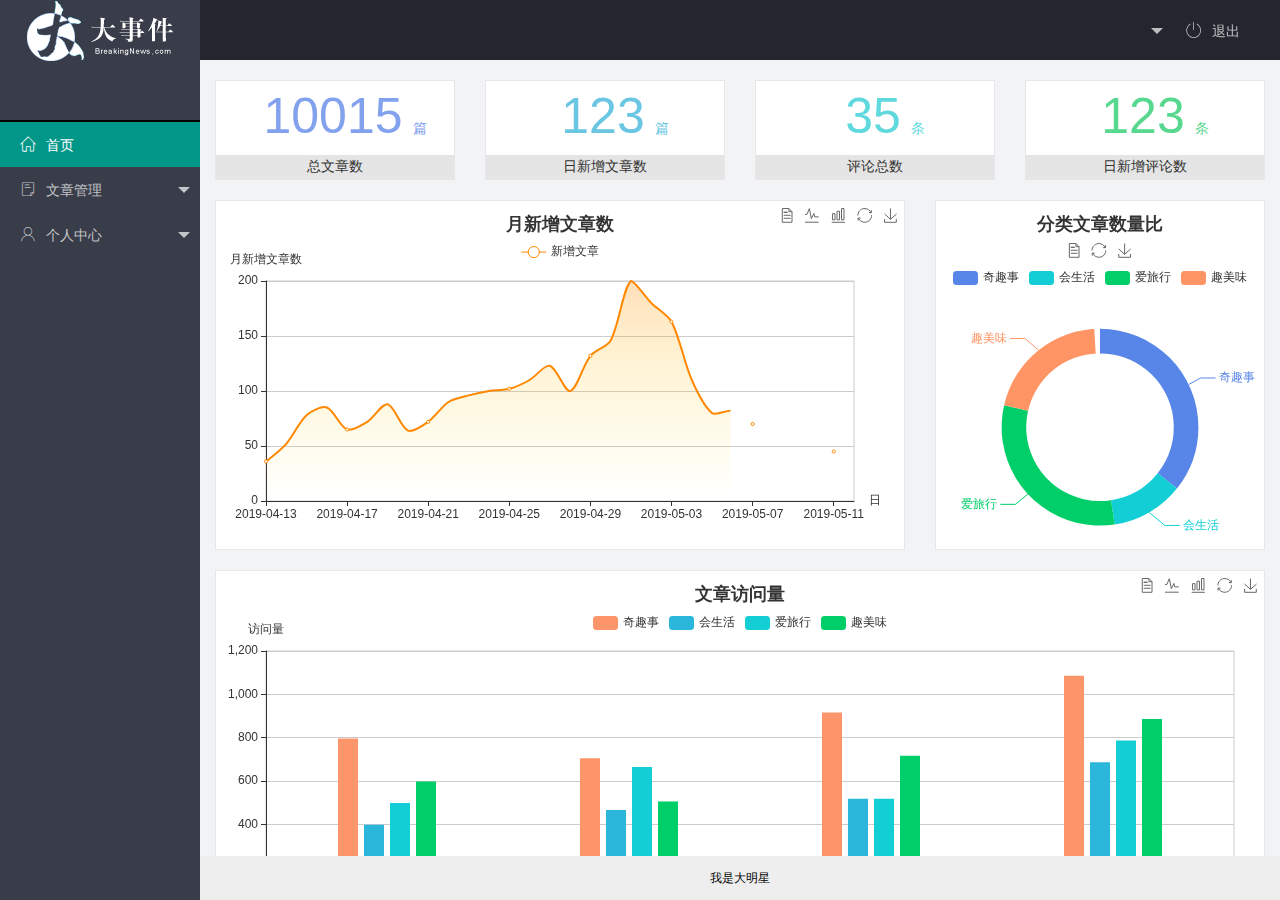
==== commit 7720476f: "个人中心开发完成" ====
--- a/home/index.html
+++ b/home/index.html
@@ -27,9 +27,9 @@
 
                     </a>
                     <dl class="layui-nav-child">
-                        <dd><a href="">Your Profile</a></dd>
-                        <dd><a href="">Settings</a></dd>
-                        <dd><a href="">Sign out</a></dd>
+                        <dd><a href="./information.html" target="fm">基本资料</a></dd>
+                        <dd><a href="./avatar.html" target="fm">更换头像</a></dd>
+                        <dd><a href="./resetpwd.html" target="fm">重置密码</a></dd>
                     </dl>
                 </li>
                 <li class="layui-nav-item" lay-header-event="menuRight" lay-unselect>
@@ -49,7 +49,7 @@
                     <span id="welcome" class="hide">欢迎tester</span>
                 </div>
                 <ul class="layui-nav layui-nav-tree" lay-filter="test" lay-shrink="all">
-                    <li class="layui-nav-item layui-this"><a href="dashboard.html" target="shouye"><span class="iconfont icon-home"></span>首页</a></li>
+                    <li class="layui-nav-item layui-this"><a id="home" href="dashboard.html" target="fm"><span class="iconfont icon-home"></span>首页</a></li>
                     <li class="layui-nav-item">
                         <a class="" href="javascript:;"><span class="iconfont icon-16"></span>文章管理</a>
                         <dl class="layui-nav-child">
@@ -61,9 +61,9 @@
                     <li class="layui-nav-item">
                         <a href="javascript:;"><span class="iconfont icon-user"></span class="iconfont iconuser">个人中心</a>
                         <dl class="layui-nav-child">
-                            <dd><a href="javascript:;"><i class="layui-icon layui-icon-app"></i>基本资料</a></dd>
-                            <dd><a href="javascript:;"><i class="layui-icon layui-icon-app"></i>更换头像</a></dd>
-                            <dd><a href="javascript:;"><i class="layui-icon layui-icon-app"></i>重置密码</a></dd>
+                            <dd><a href="./information.html" target="fm"><i class="layui-icon layui-icon-app"></i>基本资料</a></dd>
+                            <dd><a href="./avatar.html" target="fm"><i class="layui-icon layui-icon-app"></i>更换头像</a></dd>
+                            <dd><a href="./resetpwd.html" target="fm"><i class="layui-icon layui-icon-app"></i>重置密码</a></dd>
 
                         </dl>
                     </li>
@@ -72,7 +72,7 @@
         </div>
 
         <div class="layui-body">
-            <iframe name="shouye" src="dashboard.html" frameborder="0"></iframe>
+            <iframe name="fm" src="dashboard.html" frameborder="0"></iframe>
         </div>
 
         <div class="layui-footer">
--- a/assets/css/index.css
+++ b/assets/css/index.css
@@ -1,44 +1,52 @@
 a {
-  transition: none !important;
+    transition: none !important;
 }
-.hide {
-  display: none;
+
+body .hide {
+    display: none;
 }
+
 .layui-footer {
-  font-size: 12px;
-  text-align: center;
+    font-size: 12px;
+    text-align: center;
 }
+
 .iconfont {
-  margin-right: 10px;
+    margin-right: 10px;
 }
+
 .layui-icon {
-  margin-right: 10px;
-  margin-left: 20px;
+    margin-right: 10px;
+    margin-left: 20px;
 }
+
 iframe {
-  width: 100%;
-  height: 100%;
+    width: 100%;
+    height: 100%;
 }
+
 .layui-body {
-  overflow: hidden;
+    overflow: hidden;
 }
+
 .user {
-  height: 60px;
-  line-height: 60px;
-  border-bottom: 2px solid black;
-  text-align: center;
-  font-size: 12px;
-  user-select: none;
+    height: 60px;
+    line-height: 60px;
+    border-bottom: 2px solid black;
+    text-align: center;
+    font-size: 12px;
+    user-select: none;
 }
+
 .textavatar {
-  display: inline-block;
-  width: 30px;
-  height: 30px;
-  margin-right: 10px;
-  border-radius: 50%;
-  background: #009688;
-  font-size: 18px;
-  text-align: center;
-  line-height: 30px;
-  vertical-align: middle;
-}
+    display: inline-block;
+    width: 30px;
+    height: 30px;
+    margin-right: 10px;
+    border-radius: 50%;
+    background: #009688;
+    font-size: 18px;
+    text-align: center;
+    line-height: 30px;
+    vertical-align: middle;
+}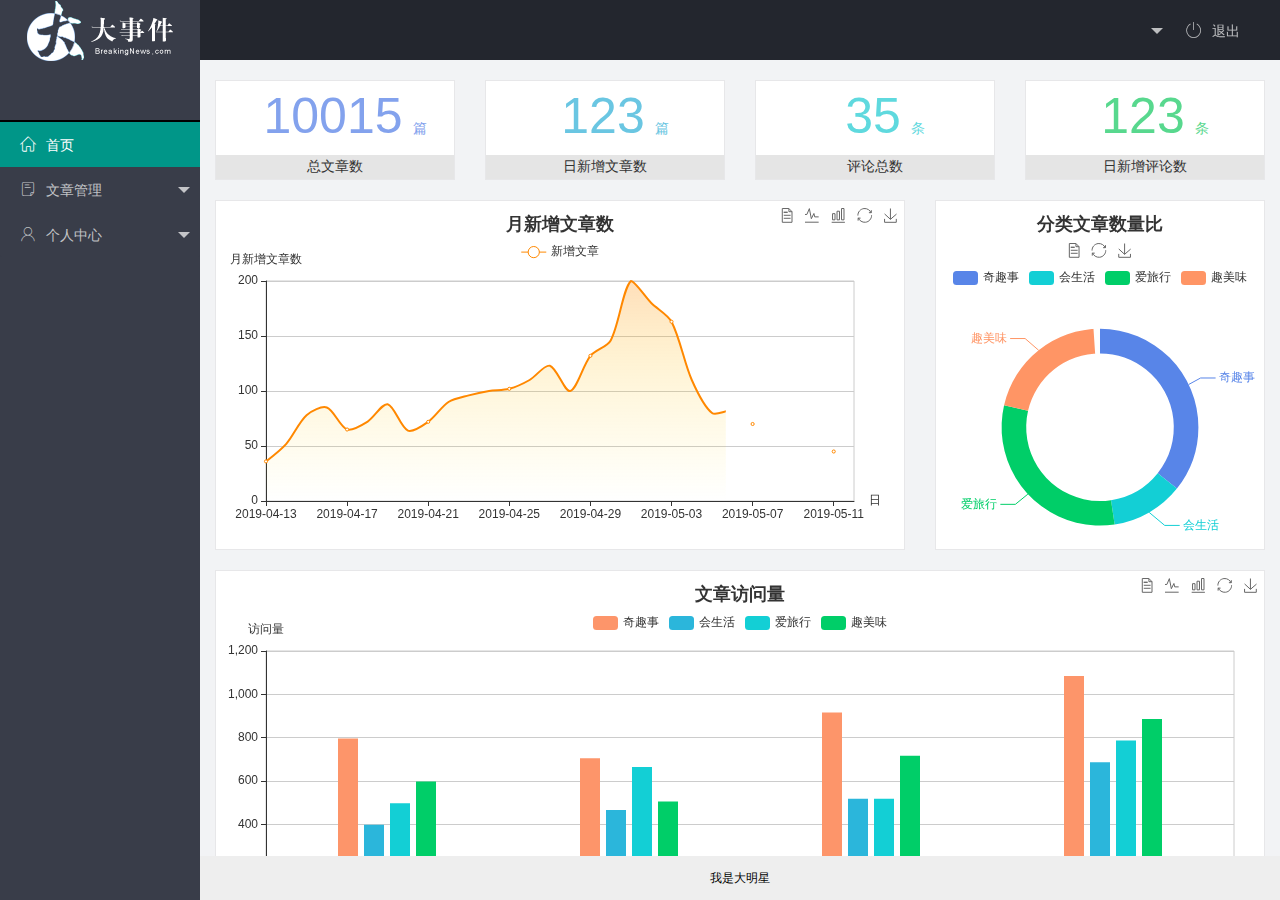
==== commit 26546bae: "大事件开发完成" ====
--- a/home/index.html
+++ b/home/index.html
@@ -53,9 +53,9 @@
                     <li class="layui-nav-item">
                         <a class="" href="javascript:;"><span class="iconfont icon-16"></span>文章管理</a>
                         <dl class="layui-nav-child">
-                            <dd><a href="javascript:;"><i class="layui-icon layui-icon-app"></i>文章类别</a></dd>
-                            <dd><a href="javascript:;"><i class="layui-icon layui-icon-app"></i>文章列表</a></dd>
-                            <dd><a href="javascript:;"><i class="layui-icon layui-icon-app"></i>发布文章</a></dd>
+                            <dd><a href="./article_class.html" target="fm"><i class="layui-icon layui-icon-app"></i>文章类别</a></dd>
+                            <dd><a href="./article_list.html" target="fm"><i class="layui-icon layui-icon-app"></i>文章列表</a></dd>
+                            <dd><a href="./send_article.html" target="fm"><i class="layui-icon layui-icon-app"></i>发布文章</a></dd>
                         </dl>
                     </li>
                     <li class="layui-nav-item">
